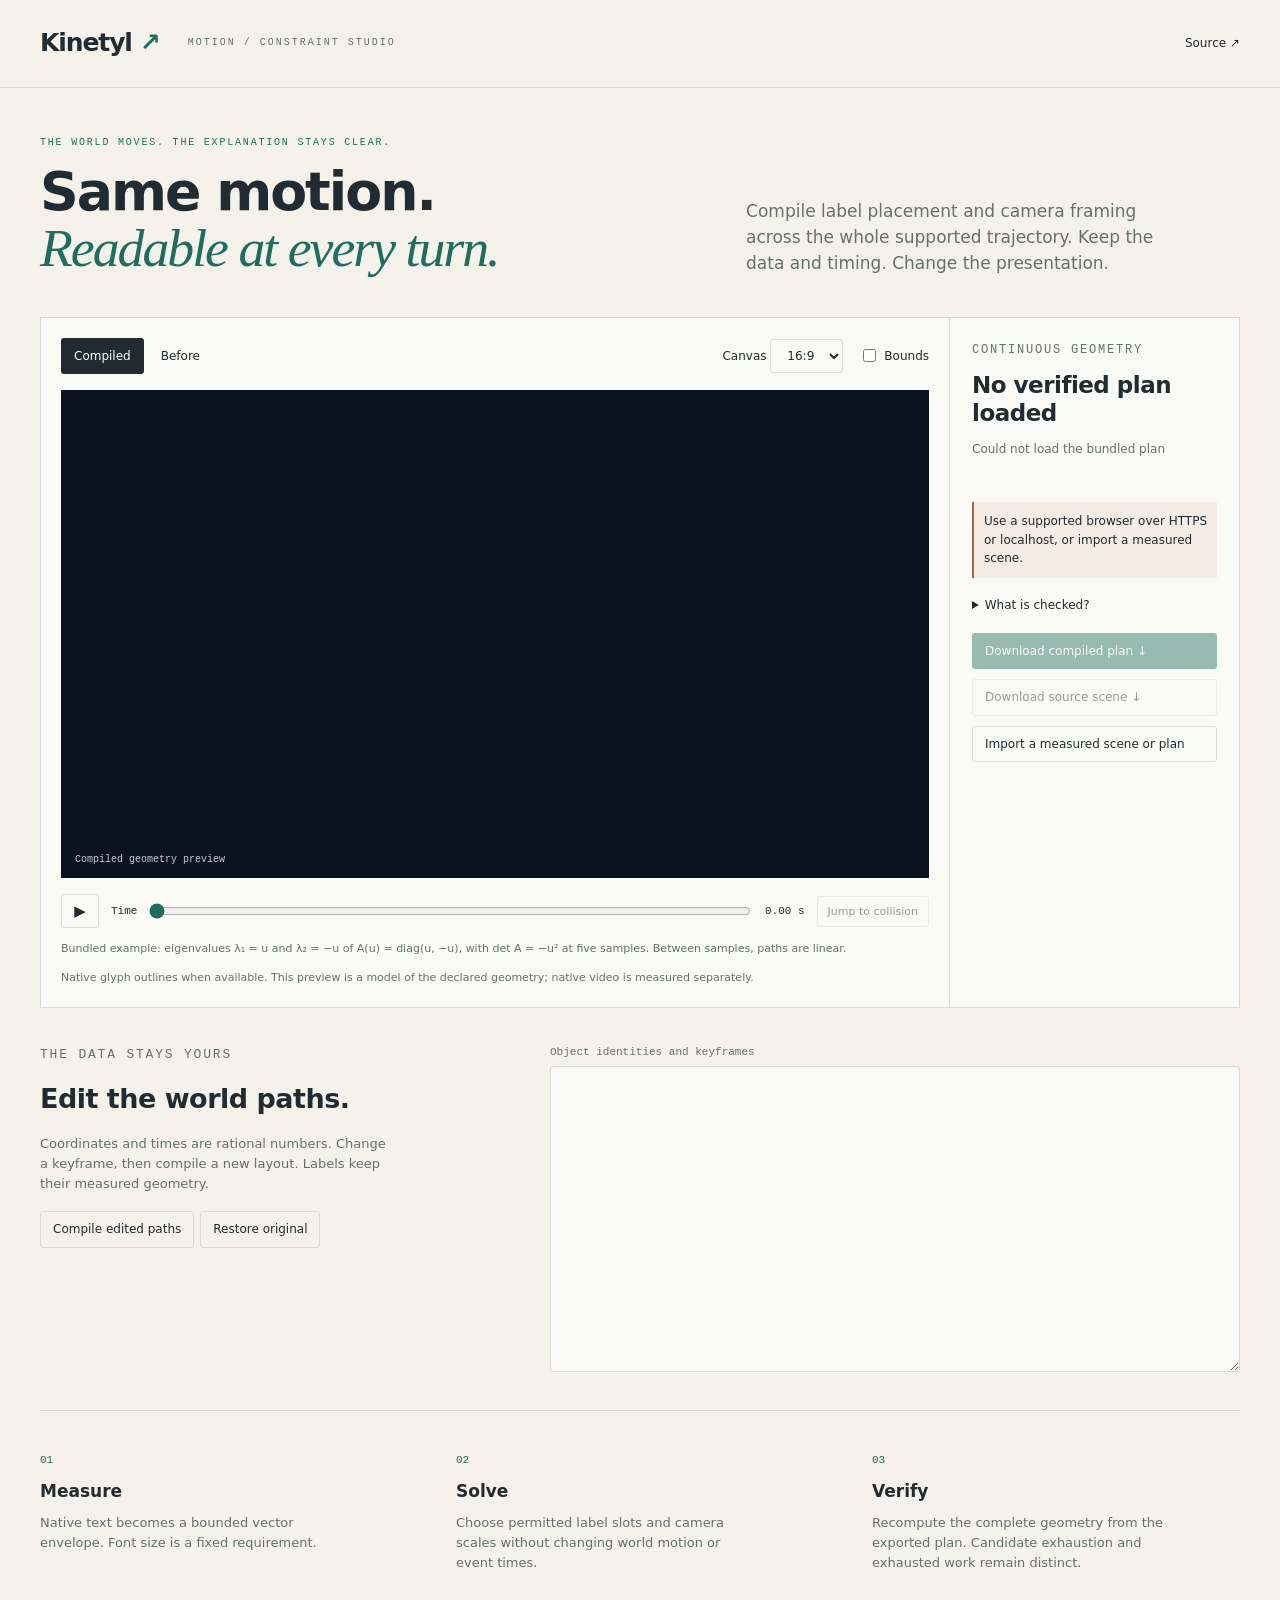
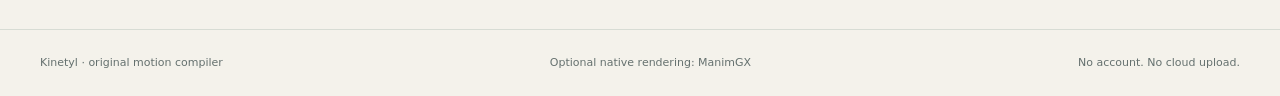
==== src/kinetyl/assets/index.html @ 95668e6b "Build exact motion-layout compiler, editable studio and native export pipeline" ====
<!doctype html>
<html lang="en">
<head><meta charset="utf-8"><meta name="viewport" content="width=device-width,initial-scale=1"><title>Kinetyl · motion that keeps its meaning</title><link rel="stylesheet" href="studio.css"></head>
<body>
<header><a class="brand" href="https://github.com/nazeeh111/Kinetyl">Kinetyl<span class="brand-mark" aria-hidden="true">↗</span></a><span class="edition">MOTION / CONSTRAINT STUDIO</span><a class="source" href="https://github.com/nazeeh111/Kinetyl">Source ↗</a></header>
<main>
<section class="intro"><p class="eyebrow">THE WORLD MOVES. THE EXPLANATION STAYS CLEAR.</p><h1>Same motion.<br><em>Readable at every turn.</em></h1><p class="lede">Compile label placement and camera framing across the whole supported trajectory. Keep the data and timing. Change the presentation.</p></section>
<section class="workbench" aria-label="Motion compiler">
<div class="stage-column">
<div class="bar"><div class="mode" role="group" aria-label="Placement"><button id="repaired" aria-pressed="true">Compiled</button><button id="original" aria-pressed="false">Before</button></div><label>Canvas <select id="aspect"><option value="wide">16:9</option><option value="portrait">9:16</option><option value="square">1:1</option></select></label><label class="check"><input id="envelopes" type="checkbox">Bounds</label></div>
<div class="stage-shell"><svg id="stage" role="img" aria-label="Animated source trajectories and attached labels"></svg><div class="stage-caption"><span id="stage-label">Compiled geometry preview</span><span id="scale-label"></span></div></div>
<div class="transport"><button id="play" aria-label="Play animation">▶</button><label class="timeline-label">Time<input id="time" type="range" min="0" max="6" step="any" value="0"></label><output id="time-label">0.00 s</output><button id="witness" disabled>Jump to collision</button></div>
<p class="preview-note">Bundled example: eigenvalues λ₁ = u and λ₂ = −u of A(u) = diag(u, −u), with det A = −u² at five samples. Between samples, paths are linear.</p><p class="preview-note">Native glyph outlines when available. This preview is a model of the declared geometry; native video is measured separately.</p>
</div>
<aside class="inspector"><p class="eyebrow">CONTINUOUS GEOMETRY</p><h2 id="status-title">Checking the plan…</h2><p id="status-detail" role="status" aria-live="polite"></p><dl id="metrics"></dl><div id="notice" class="notice" hidden></div><details><summary>What is checked?</summary><p>Fixed label rectangles and marker squares on piecewise linear paths. Every label pair, label–marker pair, and viewport is checked across the full shared time interval. Camera framing is static.</p><p>Imported measurements are unsigned declarations. Exact envelope checks do not prove continuous GPU pixels, arbitrary 3D scenes or viewer comprehension.</p></details><button id="save-plan" disabled>Download compiled plan ↓</button><button id="save-scene" disabled>Download source scene ↓</button><button id="load">Import a measured scene or plan</button><input id="file" type="file" accept="application/json,.json" hidden></aside>
</section>
<section class="edit-section"><div><p class="eyebrow">THE DATA STAYS YOURS</p><h2>Edit the world paths.</h2><p>Coordinates and times are rational numbers. Change a keyframe, then compile a new layout. Labels keep their measured geometry.</p><button id="apply">Compile edited paths</button><button id="restore">Restore original</button><p id="edit-status" role="status" aria-live="polite"></p></div><div><label for="paths">Object identities and keyframes</label><textarea id="paths" spellcheck="false" rows="14"></textarea></div></section>
<section class="explanation"><div><span class="number">01</span><h3>Measure</h3><p>Native text becomes a bounded vector envelope. Font size is a fixed requirement.</p></div><div><span class="number">02</span><h3>Solve</h3><p>Choose permitted label slots and camera scales without changing world motion or event times.</p></div><div><span class="number">03</span><h3>Verify</h3><p>Recompute the complete geometry from the exported plan. Candidate exhaustion and exhausted work remain distinct.</p></div></section>
</main>
<footer><span>Kinetyl · original motion compiler</span><span>Optional native rendering: <a href="https://github.com/academa-labs/manimgx">ManimGX</a></span><span>No account. No cloud upload.</span></footer>
<script type="module" src="studio.mjs"></script>
</body></html>
---- src/kinetyl/assets/studio.css ----
:root{color-scheme:light;--paper:#f4f2eb;--ink:#202b32;--muted:#65716f;--line:#d7dcd4;--green:#206d5e;--stage:#0b1220}*{box-sizing:border-box}body{margin:0;background:var(--paper);color:var(--ink);font:15px/1.55 system-ui,-apple-system,BlinkMacSystemFont,"Segoe UI",sans-serif}header,main,footer{max-width:1440px;margin:auto}header{display:flex;align-items:center;gap:28px;padding:24px 40px;border-bottom:1px solid var(--line)}a{color:inherit;text-decoration:none}a:hover{text-decoration:underline}.brand{font-size:25px;font-weight:750;letter-spacing:-1.1px}.brand-mark{display:inline-block;margin-left:8px;color:var(--green)}.edition{font:10px/1.2 ui-monospace,monospace;letter-spacing:2px;color:var(--muted)}.source{margin-left:auto;font-size:12px}main{padding:48px 40px 20px}.intro{display:grid;grid-template-columns:1.3fr 1fr;gap:0 64px;align-items:end;margin-bottom:40px}.eyebrow{font:10px/1.4 ui-monospace,monospace;letter-spacing:1.8px;color:var(--green);margin:0 0 14px}.intro .eyebrow{grid-column:1/-1}h1{font-size:clamp(32px,4.2vw,58px);font-weight:550;line-height:1.04;letter-spacing:-2px;margin:0}h1 em{font-family:Georgia,serif;font-weight:400;color:var(--green)}.lede{color:var(--muted);max-width:410px;margin:0;font-size:17px}.workbench{display:grid;grid-template-columns:minmax(0,1fr) 290px;border:1px solid var(--line);background:#fafaf6}.stage-column{min-width:0;padding:20px}.bar{display:flex;align-items:center;gap:16px;margin-bottom:16px;font-size:12px}.bar .mode{margin-right:auto;display:flex;gap:4px}button,select{font:inherit;color:var(--ink);border:1px solid var(--line);background:transparent;padding:8px 12px;border-radius:3px;cursor:pointer}button:hover,select:hover{background:#e9eee7}button:disabled{opacity:.45;cursor:default}button:focus-visible,select:focus-visible,input:focus-visible,textarea:focus-visible,summary:focus-visible{outline:3px solid #408677;outline-offset:3px}.mode button{border-color:transparent}.mode button[aria-pressed=true]{background:var(--ink);color:white}.check{display:flex;align-items:center;gap:5px}.stage-shell{position:relative;background:var(--stage);min-height:260px;display:flex;justify-content:center;align-items:center;overflow:hidden}#stage{display:block;width:100%;height:auto;max-height:620px;aspect-ratio:16/9;background:var(--stage)}#stage.portrait{width:auto;max-width:100%;height:520px;aspect-ratio:9/16}#stage.square{max-width:620px;aspect-ratio:1}.stage-caption{position:absolute;bottom:12px;left:14px;right:14px;display:flex;justify-content:space-between;pointer-events:none;font:10px/1.3 ui-monospace,monospace;color:#c2d0d2}.transport{display:flex;align-items:center;gap:12px;margin-top:16px}#play{width:38px;height:34px;padding:0}.timeline-label{flex:1;display:flex;align-items:center;gap:10px;font:11px ui-monospace,monospace}.timeline-label input{width:100%;accent-color:var(--green)}output{font:11px ui-monospace,monospace;white-space:nowrap}#witness{font-size:11px;padding:6px 10px}.preview-note{font-size:11px;color:var(--muted);margin:12px 0 0}.inspector{border-left:1px solid var(--line);padding:24px 22px}.inspector h2{font-size:23px;line-height:1.2;letter-spacing:-.5px;margin:0 0 12px}.inspector p{font-size:12px;color:var(--muted)}.inspector button{display:block;width:100%;text-align:left;margin-top:10px;font-size:12px}.inspector #save-plan{background:var(--green);color:white;border-color:var(--green)}dl{margin:22px 0;display:grid;grid-template-columns:1fr auto;gap:9px;font-size:12px}dt{color:var(--muted)}dd{font:12px ui-monospace,monospace;margin:0}.notice{padding:10px;border-left:2px solid #b06244;background:#f4ece5;font-size:12px;margin:16px 0}details{font-size:12px;margin:18px 0}summary{cursor:pointer}.edit-section{display:grid;grid-template-columns:1fr 1.5fr;gap:50px;padding:38px 0;border-bottom:1px solid var(--line)}.edit-section h2{font-size:27px;letter-spacing:-.5px;margin:0 0 14px}.edit-section p{color:var(--muted);max-width:350px;font-size:13px}.edit-section button{font-size:12px;margin:4px 6px 0 0}.edit-section label{display:block;font:11px ui-monospace,monospace;color:var(--muted);margin-bottom:8px}textarea{display:block;width:100%;resize:vertical;min-height:230px;border:1px solid var(--line);padding:18px;background:#fafaf6;color:var(--ink);border-radius:3px;font:12px/1.6 ui-monospace,SFMono-Regular,monospace}.explanation{display:grid;grid-template-columns:repeat(3,1fr);gap:48px;padding:36px 0}.number{font:11px ui-monospace,monospace;color:var(--green)}.explanation h3{font-size:17px;margin:8px 0}.explanation p{font-size:13px;color:var(--muted);max-width:300px;margin:0}footer{display:flex;gap:24px;justify-content:space-between;padding:24px 40px;border-top:1px solid var(--line);font-size:11px;color:var(--muted)}[hidden]{display:none!important}@media(max-width:900px){header{padding:18px 22px}.edition{display:none}main{padding:30px 22px}.intro{grid-template-columns:1fr;gap:24px}.workbench{grid-template-columns:1fr}.inspector{border-left:0;border-top:1px solid var(--line);display:block}#stage.portrait{height:480px}.edit-section{grid-template-columns:1fr;gap:22px}.explanation{gap:22px}footer{padding:20px 22px;flex-wrap:wrap}}@media(max-width:520px){main{padding:24px 14px}header{padding:18px 14px}h1{letter-spacing:-1px}.lede{font-size:15px}.stage-column{padding:12px}.bar{flex-wrap:wrap;gap:8px}.bar .mode{flex-basis:100%;margin-right:0}.bar button{padding:7px 12px}.transport{flex-wrap:wrap;gap:8px}#witness{margin-left:auto}.timeline-label{min-width:100px}#stage.portrait{height:440px}.explanation{grid-template-columns:1fr;gap:26px}.inspector{padding:22px}.edit-section{padding:28px 0}footer{padding:20px 14px;gap:12px}textarea{font-size:11px;padding:12px}}
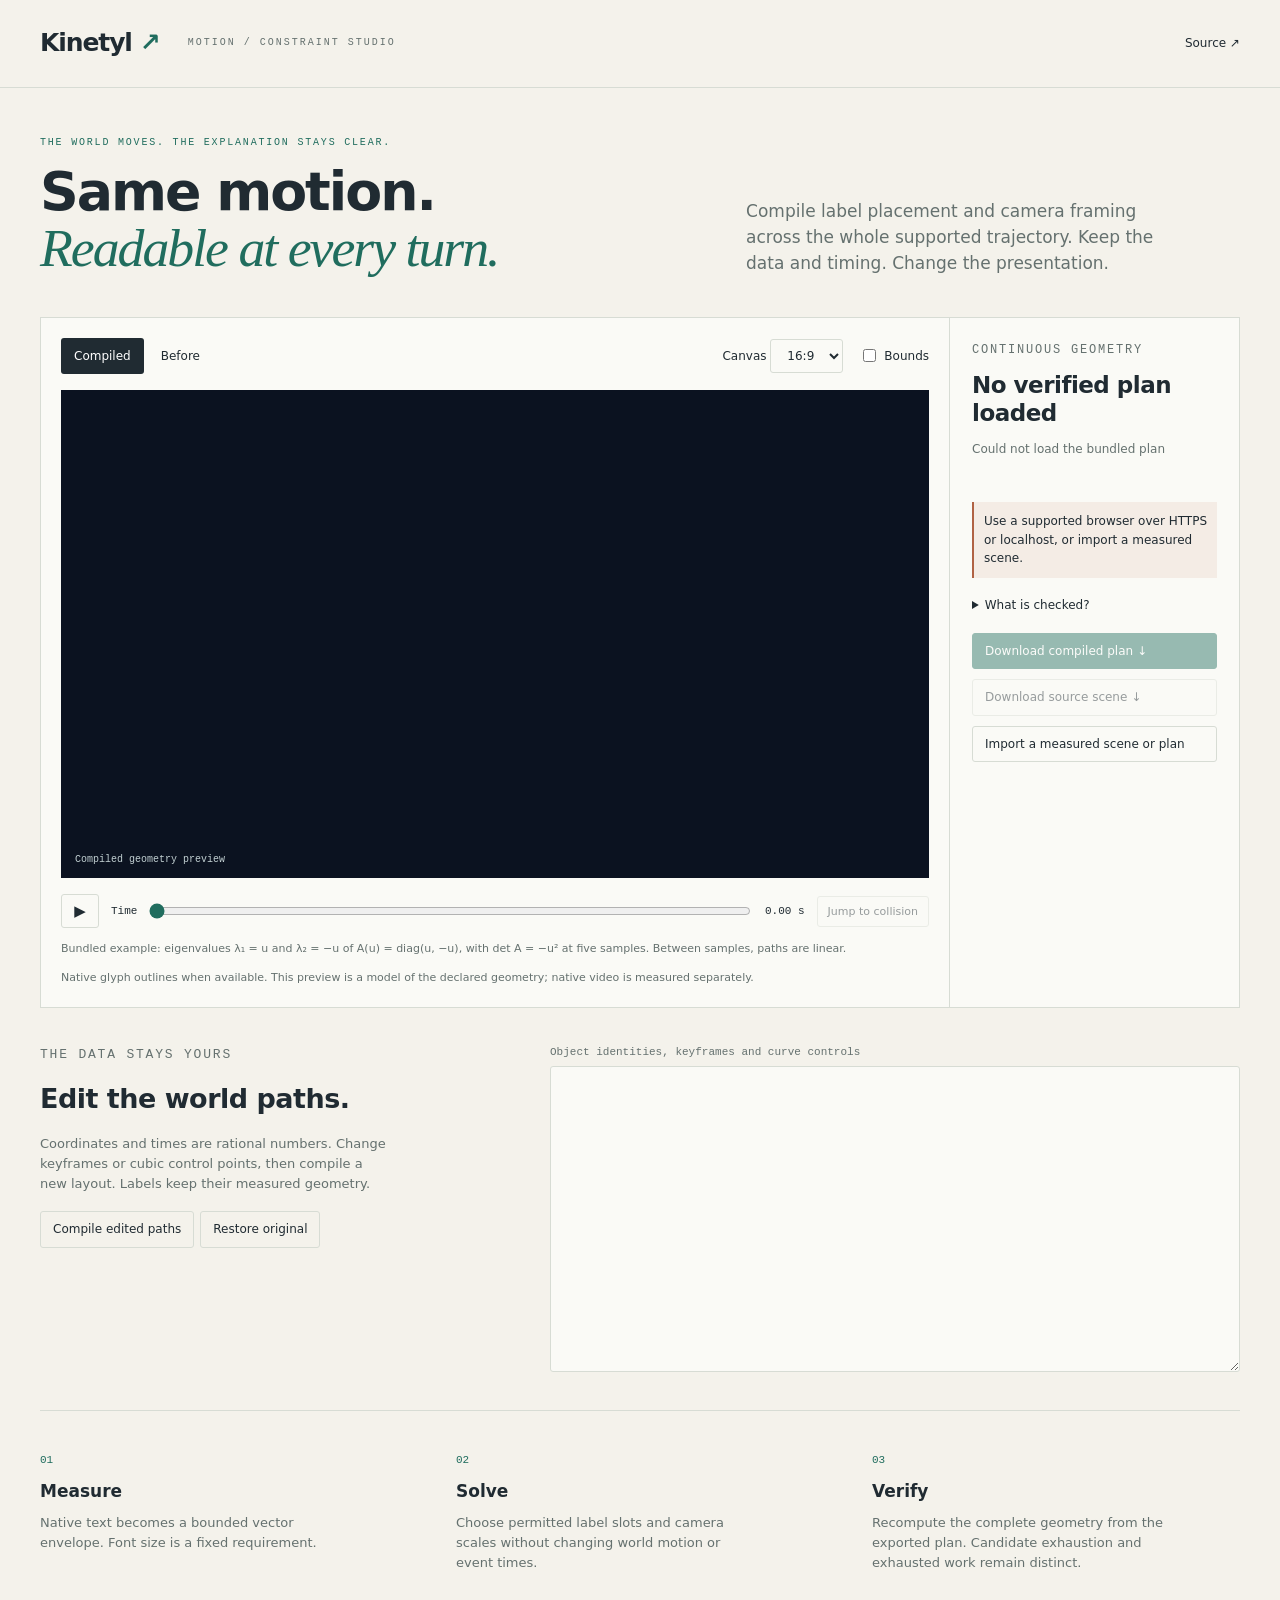
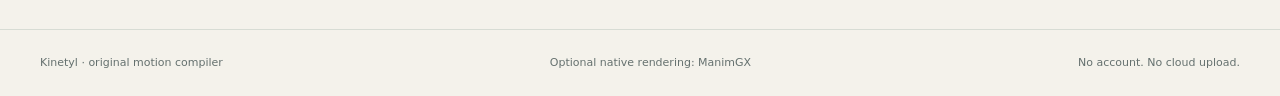
==== commit c0b6f30e: "Preserve and verify cubic motion through Kinetyl studio and native exports" ====
--- a/src/kinetyl/assets/index.html
+++ b/src/kinetyl/assets/index.html
@@ -10,11 +10,11 @@
 <div class="bar"><div class="mode" role="group" aria-label="Placement"><button id="repaired" aria-pressed="true">Compiled</button><button id="original" aria-pressed="false">Before</button></div><label>Canvas <select id="aspect"><option value="wide">16:9</option><option value="portrait">9:16</option><option value="square">1:1</option></select></label><label class="check"><input id="envelopes" type="checkbox">Bounds</label></div>
 <div class="stage-shell"><svg id="stage" role="img" aria-label="Animated source trajectories and attached labels"></svg><div class="stage-caption"><span id="stage-label">Compiled geometry preview</span><span id="scale-label"></span></div></div>
 <div class="transport"><button id="play" aria-label="Play animation">▶</button><label class="timeline-label">Time<input id="time" type="range" min="0" max="6" step="any" value="0"></label><output id="time-label">0.00 s</output><button id="witness" disabled>Jump to collision</button></div>
-<p class="preview-note">Bundled example: eigenvalues λ₁ = u and λ₂ = −u of A(u) = diag(u, −u), with det A = −u² at five samples. Between samples, paths are linear.</p><p class="preview-note">Native glyph outlines when available. This preview is a model of the declared geometry; native video is measured separately.</p>
+<p class="preview-note" id="scene-note">Bundled example: eigenvalues λ₁ = u and λ₂ = −u of A(u) = diag(u, −u), with det A = −u² at five samples. Between samples, paths are linear.</p><p class="preview-note">Native glyph outlines when available. This preview is a model of the declared geometry; native video is measured separately.</p>
 </div>
-<aside class="inspector"><p class="eyebrow">CONTINUOUS GEOMETRY</p><h2 id="status-title">Checking the plan…</h2><p id="status-detail" role="status" aria-live="polite"></p><dl id="metrics"></dl><div id="notice" class="notice" hidden></div><details><summary>What is checked?</summary><p>Fixed label rectangles and marker squares on piecewise linear paths. Every label pair, label–marker pair, and viewport is checked across the full shared time interval. Camera framing is static.</p><p>Imported measurements are unsigned declarations. Exact envelope checks do not prove continuous GPU pixels, arbitrary 3D scenes or viewer comprehension.</p></details><button id="save-plan" disabled>Download compiled plan ↓</button><button id="save-scene" disabled>Download source scene ↓</button><button id="load">Import a measured scene or plan</button><input id="file" type="file" accept="application/json,.json" hidden></aside>
+<aside class="inspector"><p class="eyebrow">CONTINUOUS GEOMETRY</p><h2 id="status-title">Checking the plan…</h2><p id="status-detail" role="status" aria-live="polite"></p><dl id="metrics"></dl><div id="notice" class="notice" hidden></div><details><summary>What is checked?</summary><p>Fixed label rectangles and marker squares on piecewise linear or cubic Bézier paths. Every label pair, label–marker pair, and viewport is checked across the full shared time interval. Camera framing is static.</p><p>Imported measurements are unsigned declarations. Exact envelope checks do not prove continuous GPU pixels, arbitrary 3D scenes or viewer comprehension.</p></details><button id="save-plan" disabled>Download compiled plan ↓</button><button id="save-scene" disabled>Download source scene ↓</button><button id="load">Import a measured scene or plan</button><input id="file" type="file" accept="application/json,.json" hidden></aside>
 </section>
-<section class="edit-section"><div><p class="eyebrow">THE DATA STAYS YOURS</p><h2>Edit the world paths.</h2><p>Coordinates and times are rational numbers. Change a keyframe, then compile a new layout. Labels keep their measured geometry.</p><button id="apply">Compile edited paths</button><button id="restore">Restore original</button><p id="edit-status" role="status" aria-live="polite"></p></div><div><label for="paths">Object identities and keyframes</label><textarea id="paths" spellcheck="false" rows="14"></textarea></div></section>
+<section class="edit-section"><div><p class="eyebrow">THE DATA STAYS YOURS</p><h2>Edit the world paths.</h2><p>Coordinates and times are rational numbers. Change keyframes or cubic control points, then compile a new layout. Labels keep their measured geometry.</p><button id="apply">Compile edited paths</button><button id="restore">Restore original</button><p id="edit-status" role="status" aria-live="polite"></p></div><div><label for="paths">Object identities, keyframes and curve controls</label><textarea id="paths" spellcheck="false" rows="14"></textarea></div></section>
 <section class="explanation"><div><span class="number">01</span><h3>Measure</h3><p>Native text becomes a bounded vector envelope. Font size is a fixed requirement.</p></div><div><span class="number">02</span><h3>Solve</h3><p>Choose permitted label slots and camera scales without changing world motion or event times.</p></div><div><span class="number">03</span><h3>Verify</h3><p>Recompute the complete geometry from the exported plan. Candidate exhaustion and exhausted work remain distinct.</p></div></section>
 </main>
 <footer><span>Kinetyl · original motion compiler</span><span>Optional native rendering: <a href="https://github.com/academa-labs/manimgx">ManimGX</a></span><span>No account. No cloud upload.</span></footer>
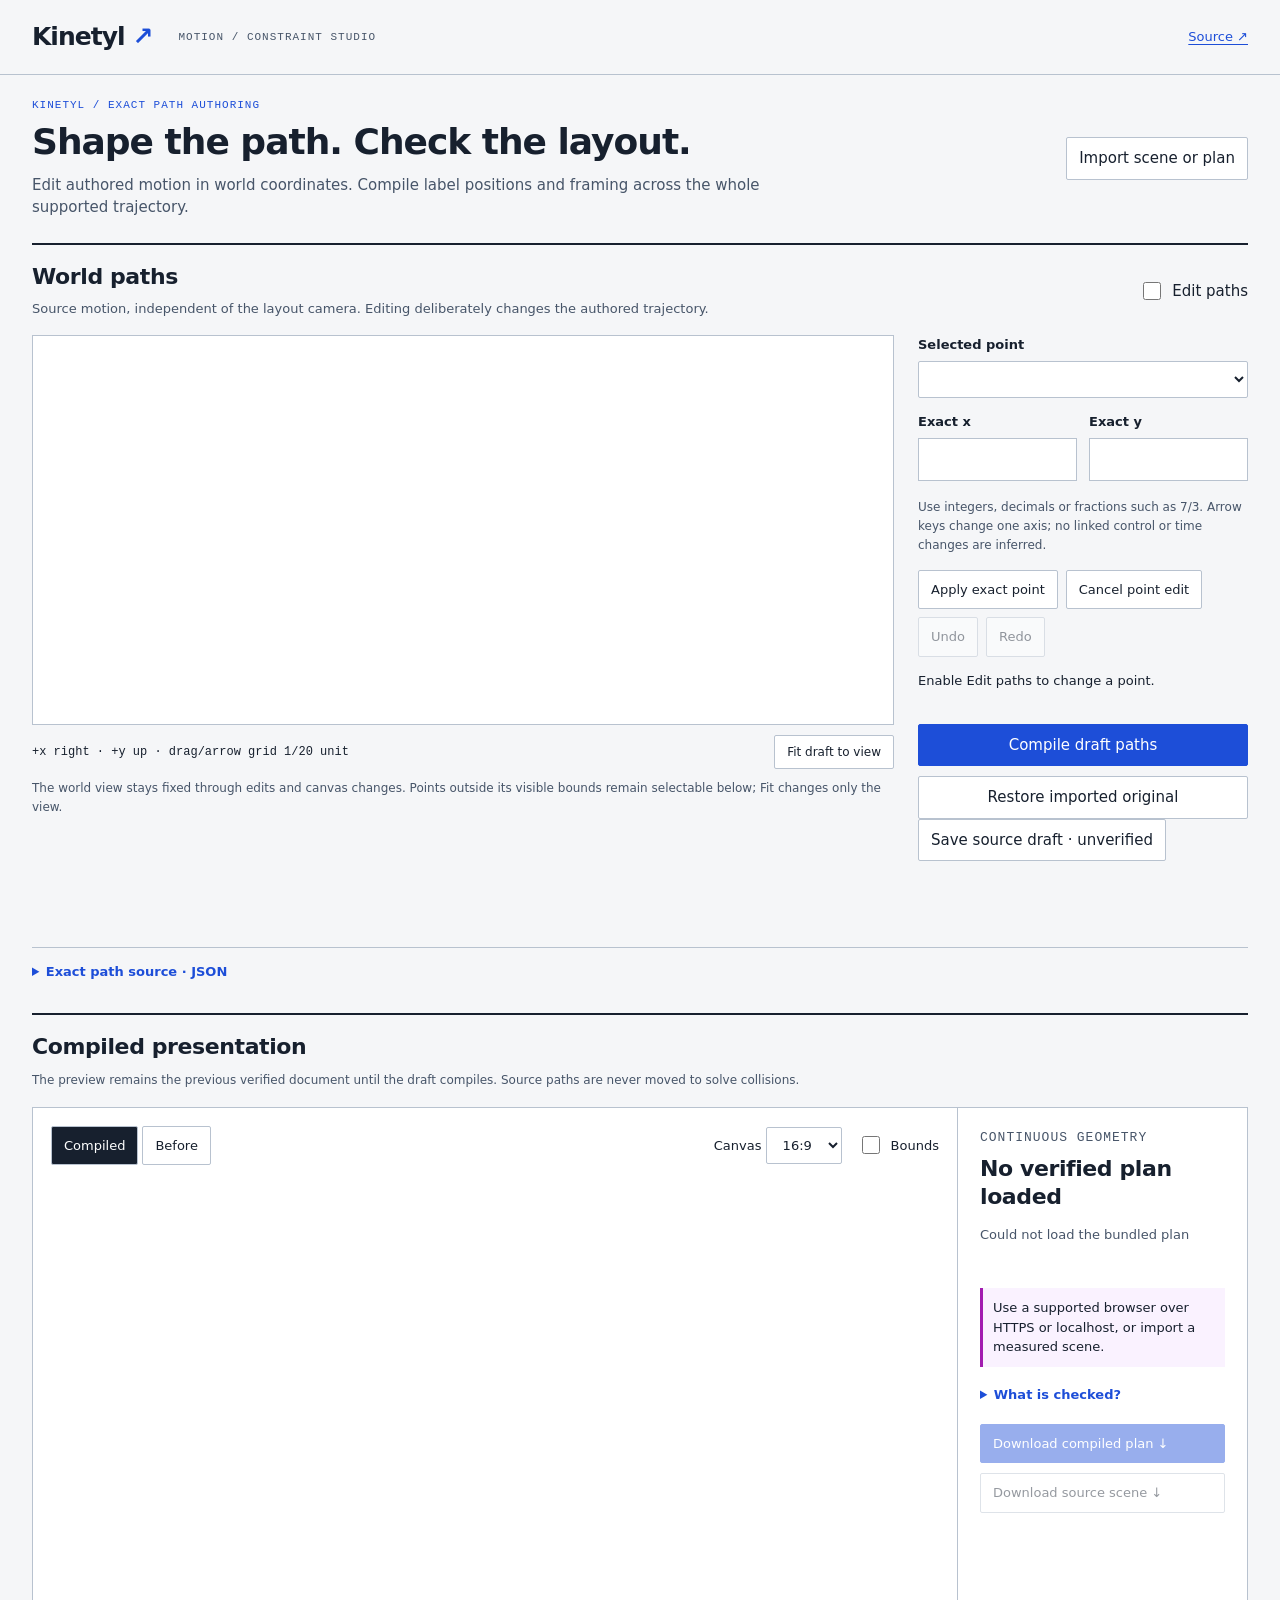
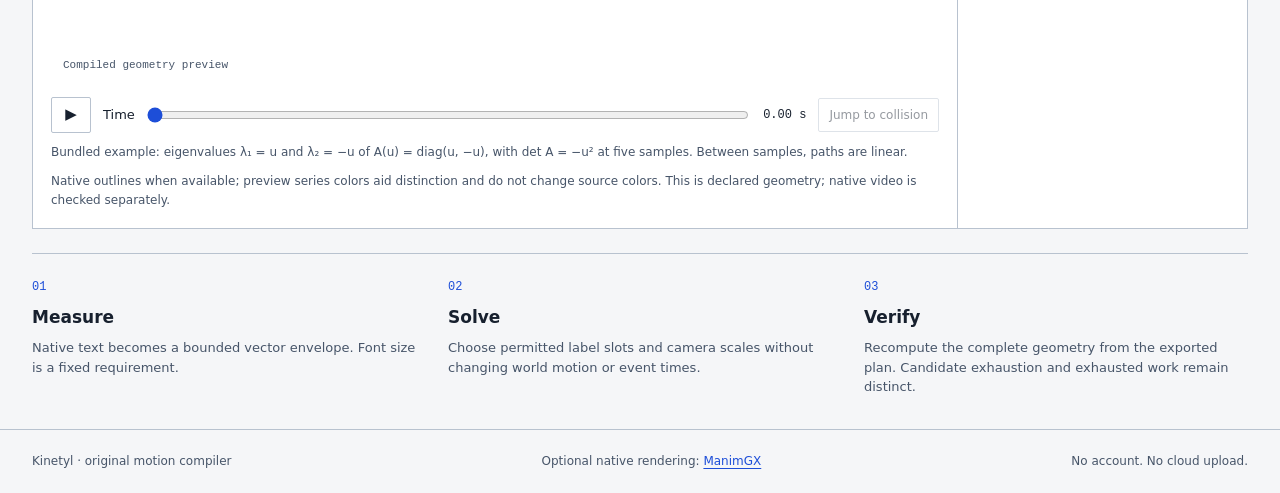
==== commit 1876d1c7: "Add exact visual path authoring and recoverable studio drafts" ====
--- a/src/kinetyl/assets/index.html
+++ b/src/kinetyl/assets/index.html
@@ -4,17 +4,21 @@
 <body>
 <header><a class="brand" href="https://github.com/nazeeh111/Kinetyl">Kinetyl<span class="brand-mark" aria-hidden="true">↗</span></a><span class="edition">MOTION / CONSTRAINT STUDIO</span><a class="source" href="https://github.com/nazeeh111/Kinetyl">Source ↗</a></header>
 <main>
-<section class="intro"><p class="eyebrow">THE WORLD MOVES. THE EXPLANATION STAYS CLEAR.</p><h1>Same motion.<br><em>Readable at every turn.</em></h1><p class="lede">Compile label placement and camera framing across the whole supported trajectory. Keep the data and timing. Change the presentation.</p></section>
+<section class="intro"><div><p class="eyebrow">KINETYL / EXACT PATH AUTHORING</p><h1>Shape the path. Check the layout.</h1><p class="lede">Edit authored motion in world coordinates. Compile label positions and framing across the whole supported trajectory.</p></div><button id="load">Import scene or plan</button><input id="file" type="file" accept="application/json,.json" hidden></section>
+<section class="authoring" aria-label="World path authoring"><div class="author-heading"><div><h2>World paths</h2><p>Source motion, independent of the layout camera. Editing deliberately changes the authored trajectory.</p></div><label class="check"><input id="author-mode" type="checkbox">Edit paths</label></div>
+<div class="author-grid"><div><svg id="author-stage" role="group" tabindex="0" aria-label="World path editor; select a handle, arrow keys move one twentieth of a unit; Escape cancels a drag"></svg><div class="world-note"><span>+x right · +y up · drag/arrow grid 1/20 unit</span><button id="author-fit">Fit draft to view</button></div><p class="preview-note">The world view stays fixed through edits and canvas changes. Points outside its visible bounds remain selectable below; Fit changes only the view.</p></div>
+<div class="point-inspector"><label for="point">Selected point</label><select id="point"></select><div class="coordinates"><label for="point-x">Exact x<input id="point-x" type="text" inputmode="text" spellcheck="false" autocomplete="off"></label><label for="point-y">Exact y<input id="point-y" type="text" inputmode="text" spellcheck="false" autocomplete="off"></label></div><p class="preview-note">Use integers, decimals or fractions such as 7/3. Arrow keys change one axis; no linked control or time changes are inferred.</p><div class="edit-actions"><button id="point-apply">Apply exact point</button><button id="point-cancel">Cancel point edit</button><button id="path-undo" disabled>Undo</button><button id="path-redo" disabled>Redo</button></div><p id="author-status" role="status" aria-live="polite">Enable Edit paths to change a point.</p><button id="apply" class="primary">Compile draft paths</button><button id="restore">Restore imported original</button><button id="save-draft">Save source draft · unverified</button><p id="edit-status" role="status" aria-live="polite"></p></div></div>
+<details class="source-editor"><summary>Exact path source · JSON</summary><p>Visual edits and this source share one draft. Apply or discard pending JSON before returning to the visual editor. Label measurements are preserved.</p><label for="paths">Object identities, keyframes and control points</label><textarea id="paths" spellcheck="false" rows="12"></textarea><div class="edit-actions"><button id="json-apply">Apply JSON to draft</button><button id="json-discard">Discard JSON text</button></div></details></section>
+<h2 class="preview-heading">Compiled presentation</h2><p class="preview-note">The preview remains the previous verified document until the draft compiles. Source paths are never moved to solve collisions.</p>
 <section class="workbench" aria-label="Motion compiler">
 <div class="stage-column">
 <div class="bar"><div class="mode" role="group" aria-label="Placement"><button id="repaired" aria-pressed="true">Compiled</button><button id="original" aria-pressed="false">Before</button></div><label>Canvas <select id="aspect"><option value="wide">16:9</option><option value="portrait">9:16</option><option value="square">1:1</option></select></label><label class="check"><input id="envelopes" type="checkbox">Bounds</label></div>
 <div class="stage-shell"><svg id="stage" role="img" aria-label="Animated source trajectories and attached labels"></svg><div class="stage-caption"><span id="stage-label">Compiled geometry preview</span><span id="scale-label"></span></div></div>
 <div class="transport"><button id="play" aria-label="Play animation">▶</button><label class="timeline-label">Time<input id="time" type="range" min="0" max="6" step="any" value="0"></label><output id="time-label">0.00 s</output><button id="witness" disabled>Jump to collision</button></div>
-<p class="preview-note" id="scene-note">Bundled example: eigenvalues λ₁ = u and λ₂ = −u of A(u) = diag(u, −u), with det A = −u² at five samples. Between samples, paths are linear.</p><p class="preview-note">Native glyph outlines when available. This preview is a model of the declared geometry; native video is measured separately.</p>
+<p class="preview-note" id="scene-note">Bundled example: eigenvalues λ₁ = u and λ₂ = −u of A(u) = diag(u, −u), with det A = −u² at five samples. Between samples, paths are linear.</p><p class="preview-note">Native outlines when available; preview series colors aid distinction and do not change source colors. This is declared geometry; native video is checked separately.</p>
 </div>
-<aside class="inspector"><p class="eyebrow">CONTINUOUS GEOMETRY</p><h2 id="status-title">Checking the plan…</h2><p id="status-detail" role="status" aria-live="polite"></p><dl id="metrics"></dl><div id="notice" class="notice" hidden></div><details><summary>What is checked?</summary><p>Fixed label rectangles and marker squares on piecewise linear or cubic Bézier paths. Every label pair, label–marker pair, and viewport is checked across the full shared time interval. Camera framing is static.</p><p>Imported measurements are unsigned declarations. Exact envelope checks do not prove continuous GPU pixels, arbitrary 3D scenes or viewer comprehension.</p></details><button id="save-plan" disabled>Download compiled plan ↓</button><button id="save-scene" disabled>Download source scene ↓</button><button id="load">Import a measured scene or plan</button><input id="file" type="file" accept="application/json,.json" hidden></aside>
+<aside class="inspector"><p class="eyebrow">CONTINUOUS GEOMETRY</p><h2 id="status-title">Checking the plan…</h2><p id="status-detail" role="status" aria-live="polite"></p><dl id="metrics"></dl><div id="notice" class="notice" hidden></div><details><summary>What is checked?</summary><p>Fixed label rectangles and marker squares on piecewise linear or cubic Bézier paths. Every label pair, label–marker pair, and viewport is checked across the full shared time interval. Camera framing is static.</p><p>Imported measurements are unsigned declarations. Exact envelope checks do not prove continuous GPU pixels, arbitrary 3D scenes or viewer comprehension.</p></details><button id="save-plan" disabled>Download compiled plan ↓</button><button id="save-scene" disabled>Download source scene ↓</button></aside>
 </section>
-<section class="edit-section"><div><p class="eyebrow">THE DATA STAYS YOURS</p><h2>Edit the world paths.</h2><p>Coordinates and times are rational numbers. Change keyframes or cubic control points, then compile a new layout. Labels keep their measured geometry.</p><button id="apply">Compile edited paths</button><button id="restore">Restore original</button><p id="edit-status" role="status" aria-live="polite"></p></div><div><label for="paths">Object identities, keyframes and curve controls</label><textarea id="paths" spellcheck="false" rows="14"></textarea></div></section>
 <section class="explanation"><div><span class="number">01</span><h3>Measure</h3><p>Native text becomes a bounded vector envelope. Font size is a fixed requirement.</p></div><div><span class="number">02</span><h3>Solve</h3><p>Choose permitted label slots and camera scales without changing world motion or event times.</p></div><div><span class="number">03</span><h3>Verify</h3><p>Recompute the complete geometry from the exported plan. Candidate exhaustion and exhausted work remain distinct.</p></div></section>
 </main>
 <footer><span>Kinetyl · original motion compiler</span><span>Optional native rendering: <a href="https://github.com/academa-labs/manimgx">ManimGX</a></span><span>No account. No cloud upload.</span></footer>
--- a/src/kinetyl/assets/studio.css
+++ b/src/kinetyl/assets/studio.css
@@ -1 +1 @@
-:root{color-scheme:light;--paper:#f4f2eb;--ink:#202b32;--muted:#65716f;--line:#d7dcd4;--green:#206d5e;--stage:#0b1220}*{box-sizing:border-box}body{margin:0;background:var(--paper);color:var(--ink);font:15px/1.55 system-ui,-apple-system,BlinkMacSystemFont,"Segoe UI",sans-serif}header,main,footer{max-width:1440px;margin:auto}header{display:flex;align-items:center;gap:28px;padding:24px 40px;border-bottom:1px solid var(--line)}a{color:inherit;text-decoration:none}a:hover{text-decoration:underline}.brand{font-size:25px;font-weight:750;letter-spacing:-1.1px}.brand-mark{display:inline-block;margin-left:8px;color:var(--green)}.edition{font:10px/1.2 ui-monospace,monospace;letter-spacing:2px;color:var(--muted)}.source{margin-left:auto;font-size:12px}main{padding:48px 40px 20px}.intro{display:grid;grid-template-columns:1.3fr 1fr;gap:0 64px;align-items:end;margin-bottom:40px}.eyebrow{font:10px/1.4 ui-monospace,monospace;letter-spacing:1.8px;color:var(--green);margin:0 0 14px}.intro .eyebrow{grid-column:1/-1}h1{font-size:clamp(32px,4.2vw,58px);font-weight:550;line-height:1.04;letter-spacing:-2px;margin:0}h1 em{font-family:Georgia,serif;font-weight:400;color:var(--green)}.lede{color:var(--muted);max-width:410px;margin:0;font-size:17px}.workbench{display:grid;grid-template-columns:minmax(0,1fr) 290px;border:1px solid var(--line);background:#fafaf6}.stage-column{min-width:0;padding:20px}.bar{display:flex;align-items:center;gap:16px;margin-bottom:16px;font-size:12px}.bar .mode{margin-right:auto;display:flex;gap:4px}button,select{font:inherit;color:var(--ink);border:1px solid var(--line);background:transparent;padding:8px 12px;border-radius:3px;cursor:pointer}button:hover,select:hover{background:#e9eee7}button:disabled{opacity:.45;cursor:default}button:focus-visible,select:focus-visible,input:focus-visible,textarea:focus-visible,summary:focus-visible{outline:3px solid #408677;outline-offset:3px}.mode button{border-color:transparent}.mode button[aria-pressed=true]{background:var(--ink);color:white}.check{display:flex;align-items:center;gap:5px}.stage-shell{position:relative;background:var(--stage);min-height:260px;display:flex;justify-content:center;align-items:center;overflow:hidden}#stage{display:block;width:100%;height:auto;max-height:620px;aspect-ratio:16/9;background:var(--stage)}#stage.portrait{width:auto;max-width:100%;height:520px;aspect-ratio:9/16}#stage.square{max-width:620px;aspect-ratio:1}.stage-caption{position:absolute;bottom:12px;left:14px;right:14px;display:flex;justify-content:space-between;pointer-events:none;font:10px/1.3 ui-monospace,monospace;color:#c2d0d2}.transport{display:flex;align-items:center;gap:12px;margin-top:16px}#play{width:38px;height:34px;padding:0}.timeline-label{flex:1;display:flex;align-items:center;gap:10px;font:11px ui-monospace,monospace}.timeline-label input{width:100%;accent-color:var(--green)}output{font:11px ui-monospace,monospace;white-space:nowrap}#witness{font-size:11px;padding:6px 10px}.preview-note{font-size:11px;color:var(--muted);margin:12px 0 0}.inspector{border-left:1px solid var(--line);padding:24px 22px}.inspector h2{font-size:23px;line-height:1.2;letter-spacing:-.5px;margin:0 0 12px}.inspector p{font-size:12px;color:var(--muted)}.inspector button{display:block;width:100%;text-align:left;margin-top:10px;font-size:12px}.inspector #save-plan{background:var(--green);color:white;border-color:var(--green)}dl{margin:22px 0;display:grid;grid-template-columns:1fr auto;gap:9px;font-size:12px}dt{color:var(--muted)}dd{font:12px ui-monospace,monospace;margin:0}.notice{padding:10px;border-left:2px solid #b06244;background:#f4ece5;font-size:12px;margin:16px 0}details{font-size:12px;margin:18px 0}summary{cursor:pointer}.edit-section{display:grid;grid-template-columns:1fr 1.5fr;gap:50px;padding:38px 0;border-bottom:1px solid var(--line)}.edit-section h2{font-size:27px;letter-spacing:-.5px;margin:0 0 14px}.edit-section p{color:var(--muted);max-width:350px;font-size:13px}.edit-section button{font-size:12px;margin:4px 6px 0 0}.edit-section label{display:block;font:11px ui-monospace,monospace;color:var(--muted);margin-bottom:8px}textarea{display:block;width:100%;resize:vertical;min-height:230px;border:1px solid var(--line);padding:18px;background:#fafaf6;color:var(--ink);border-radius:3px;font:12px/1.6 ui-monospace,SFMono-Regular,monospace}.explanation{display:grid;grid-template-columns:repeat(3,1fr);gap:48px;padding:36px 0}.number{font:11px ui-monospace,monospace;color:var(--green)}.explanation h3{font-size:17px;margin:8px 0}.explanation p{font-size:13px;color:var(--muted);max-width:300px;margin:0}footer{display:flex;gap:24px;justify-content:space-between;padding:24px 40px;border-top:1px solid var(--line);font-size:11px;color:var(--muted)}[hidden]{display:none!important}@media(max-width:900px){header{padding:18px 22px}.edition{display:none}main{padding:30px 22px}.intro{grid-template-columns:1fr;gap:24px}.workbench{grid-template-columns:1fr}.inspector{border-left:0;border-top:1px solid var(--line);display:block}#stage.portrait{height:480px}.edit-section{grid-template-columns:1fr;gap:22px}.explanation{gap:22px}footer{padding:20px 22px;flex-wrap:wrap}}@media(max-width:520px){main{padding:24px 14px}header{padding:18px 14px}h1{letter-spacing:-1px}.lede{font-size:15px}.stage-column{padding:12px}.bar{flex-wrap:wrap;gap:8px}.bar .mode{flex-basis:100%;margin-right:0}.bar button{padding:7px 12px}.transport{flex-wrap:wrap;gap:8px}#witness{margin-left:auto}.timeline-label{min-width:100px}#stage.portrait{height:440px}.explanation{grid-template-columns:1fr;gap:26px}.inspector{padding:22px}.edit-section{padding:28px 0}footer{padding:20px 14px;gap:12px}textarea{font-size:11px;padding:12px}}
+:root{color-scheme:light;--paper:#f5f6f8;--ink:#17202e;--muted:#475569;--line:#b8c2cf;--accent:#1d4ed8;--stage:#fff;font:15px/1.5 system-ui,-apple-system,BlinkMacSystemFont,"Segoe UI",sans-serif}*{box-sizing:border-box}body{margin:0;background:var(--paper);color:var(--ink)}header,main,footer{max-width:1440px;margin:auto}header{display:flex;align-items:center;gap:26px;padding:18px 32px;border-bottom:1px solid var(--line)}a{color:var(--accent);text-underline-offset:3px}.brand{font-size:25px;font-weight:750;letter-spacing:-1px;text-decoration:none;color:var(--ink)}.brand-mark{color:var(--accent);margin-left:8px}.edition{font:11px ui-monospace,monospace;letter-spacing:1px;color:var(--muted)}.source{margin-left:auto;font-size:13px}main{padding:24px 32px 32px}.intro{display:flex;justify-content:space-between;align-items:center;gap:24px;margin-bottom:24px}.eyebrow{font:11px ui-monospace,monospace;color:var(--accent);letter-spacing:1px;margin:0 0 10px}h1{font-size:clamp(25px,3vw,36px);letter-spacing:-1px;line-height:1.15;margin:0}h2{font-size:22px;line-height:1.3;margin:0 0 8px;letter-spacing:-.4px}.lede{color:var(--muted);font-size:15px;max-width:800px;margin:12px 0 0}button,select,input,textarea{font:inherit;color:var(--ink)}button,select{border:1px solid var(--line);background:white;padding:9px 12px;border-radius:2px}button{cursor:pointer}button:hover:not(:disabled){background:#edf3ff}button:disabled{opacity:.45;cursor:default}button:focus-visible,select:focus-visible,input:focus-visible,textarea:focus-visible,summary:focus-visible,svg:focus-visible{outline:3px solid var(--accent);outline-offset:3px}.primary,#save-plan{background:var(--accent);color:white;border-color:var(--accent)}.primary:hover:not(:disabled),#save-plan:hover:not(:disabled){background:#1642a6}.check{display:flex;align-items:center;gap:8px;white-space:nowrap}.check input{width:18px;height:18px;accent-color:var(--accent)}.authoring{border-top:2px solid var(--ink);padding-top:18px;margin-bottom:30px}.author-heading{display:flex;justify-content:space-between;gap:24px;align-items:center;margin-bottom:16px}.author-heading p{font-size:13px;color:var(--muted);margin:0}.author-grid{display:grid;grid-template-columns:minmax(0,1fr) 330px;gap:24px}#author-stage{display:block;width:100%;height:390px;background:white;border:1px solid var(--line);touch-action:none;overflow:hidden}.author-axis{stroke:#94a3b8;stroke-width:1;vector-effect:non-scaling-stroke}.construction{stroke:#94a3b8;stroke-width:1;stroke-dasharray:4 4;vector-effect:non-scaling-stroke}.author-curve{stroke-width:2;vector-effect:non-scaling-stroke}.series-0{stroke:#1d4ed8}.series-1{stroke:#a21caf}.series-2{stroke:#0f766e}.series-3{stroke:#b45309}.handle{stroke:#475569;stroke-width:2;vector-effect:non-scaling-stroke;fill:white;cursor:crosshair}.handle.control{fill:#e2e8f0}.handle.selected{stroke:#1d4ed8;fill:#dbeafe;stroke-width:3}.handle:focus-visible{outline:none;stroke:#17202e;stroke-width:5}.world-note{display:flex;justify-content:space-between;align-items:center;gap:12px;font:12px ui-monospace,monospace;margin-top:10px}.world-note button{font:12px system-ui,sans-serif}.point-inspector{min-width:0}.point-inspector>label,.coordinates label,.source-editor>label{display:block;font-size:13px;font-weight:600;margin-bottom:7px}#point{width:100%;font-size:13px;max-width:100%}.coordinates{display:grid;grid-template-columns:1fr 1fr;gap:12px;margin-top:14px}.coordinates input{display:block;width:100%;min-width:0;padding:10px;border:1px solid var(--line);background:white;font:14px/1.5 ui-monospace,monospace;margin-top:6px}.edit-actions{display:flex;flex-wrap:wrap;gap:8px;margin:14px 0}.edit-actions button{font-size:13px}.point-inspector>.primary,.point-inspector>#restore{display:block;width:100%;margin-top:10px}.point-inspector p[role=status]{font-size:13px;line-height:1.5;min-height:40px;overflow-wrap:anywhere}.source-editor{border-top:1px solid var(--line);padding-top:14px;margin-top:20px}details{font-size:13px;margin:18px 0}summary{cursor:pointer;color:var(--accent);font-weight:600;line-height:1.6}.source-editor p{color:var(--muted)}textarea{display:block;width:100%;resize:vertical;min-height:200px;border:1px solid var(--line);padding:14px;background:white;font:13px/1.6 ui-monospace,monospace}.preview-heading{border-top:2px solid var(--ink);padding-top:18px}.workbench{display:grid;grid-template-columns:minmax(0,1fr) 290px;border:1px solid var(--line);background:white;margin-top:16px}.stage-column{min-width:0;padding:18px}.bar{display:flex;align-items:center;gap:16px;margin-bottom:16px;font-size:13px}.bar .mode{margin-right:auto;display:flex;gap:4px}.mode button[aria-pressed=true]{background:var(--ink);color:white}.stage-shell{position:relative;background:var(--stage);min-height:240px;display:flex;justify-content:center;align-items:center;overflow:hidden}#stage{display:block;width:100%;height:auto;max-height:540px;aspect-ratio:16/9;background:var(--stage)}#stage.portrait{width:auto;max-width:100%;height:480px;aspect-ratio:9/16}#stage.square{max-width:540px;aspect-ratio:1}.stage-caption{position:absolute;bottom:10px;left:12px;right:12px;display:flex;justify-content:space-between;pointer-events:none;font:11px ui-monospace,monospace;color:var(--muted);background:#fffffff0;gap:12px}.transport{display:flex;align-items:center;gap:12px;margin-top:16px}#play{width:40px;height:36px;padding:0}.timeline-label{flex:1;display:flex;align-items:center;gap:10px;font-size:13px}.timeline-label input{width:100%;accent-color:var(--accent)}output{font:12px ui-monospace,monospace;white-space:nowrap}#witness{font-size:12px;padding:7px 10px}.preview-note{font-size:12px;color:var(--muted);line-height:1.6;margin:10px 0 0}.inspector{border-left:1px solid var(--line);padding:22px}.inspector p{font-size:13px;color:var(--muted)}.inspector button{display:block;width:100%;text-align:left;margin-top:10px;font-size:13px}dl{margin:22px 0;display:grid;grid-template-columns:1fr auto;gap:9px;font-size:13px}dt{color:var(--muted)}dd{font:13px ui-monospace,monospace;margin:0}.notice{padding:10px;border-left:3px solid #a21caf;background:#faf2ff;font-size:13px;margin:16px 0}.explanation{display:flex;gap:32px;border-top:1px solid var(--line);padding-top:20px;margin-top:24px}.explanation>div{flex:1}.number{font:12px ui-monospace,monospace;color:var(--accent)}.explanation h3{font-size:17px;margin:8px 0}.explanation p{font-size:13px;color:var(--muted);margin:0}footer{display:flex;gap:24px;justify-content:space-between;padding:22px 32px;border-top:1px solid var(--line);font-size:12px;color:var(--muted)}[hidden]{display:none!important}@media(max-width:950px){.author-grid{grid-template-columns:minmax(0,1fr) 300px;gap:16px}.workbench{grid-template-columns:1fr}.inspector{border-left:0;border-top:1px solid var(--line)}.edition{display:none}}@media(max-width:720px){header{padding:16px 18px}main{padding:22px 18px}.intro{align-items:start;flex-direction:column}.author-grid{grid-template-columns:1fr}#author-stage{height:310px}.author-heading{align-items:start;gap:12px}.author-heading p{max-width:280px}.coordinates input{font-size:15px}.explanation{flex-direction:column;gap:20px}footer{padding:20px 18px;flex-wrap:wrap}}@media(max-width:430px){main{padding:20px 14px}.author-heading{flex-direction:column}.world-note{align-items:start;font-size:11px}.world-note span{max-width:175px}.world-note button{max-width:120px}#author-stage{height:280px}.stage-column{padding:12px}.bar,.transport{flex-wrap:wrap;gap:8px}.bar .mode{flex-basis:100%;margin:0}.timeline-label{min-width:100px}#witness{margin-left:auto}.stage-caption{font-size:10px}#stage.portrait{height:440px}.inspector{padding:18px}}
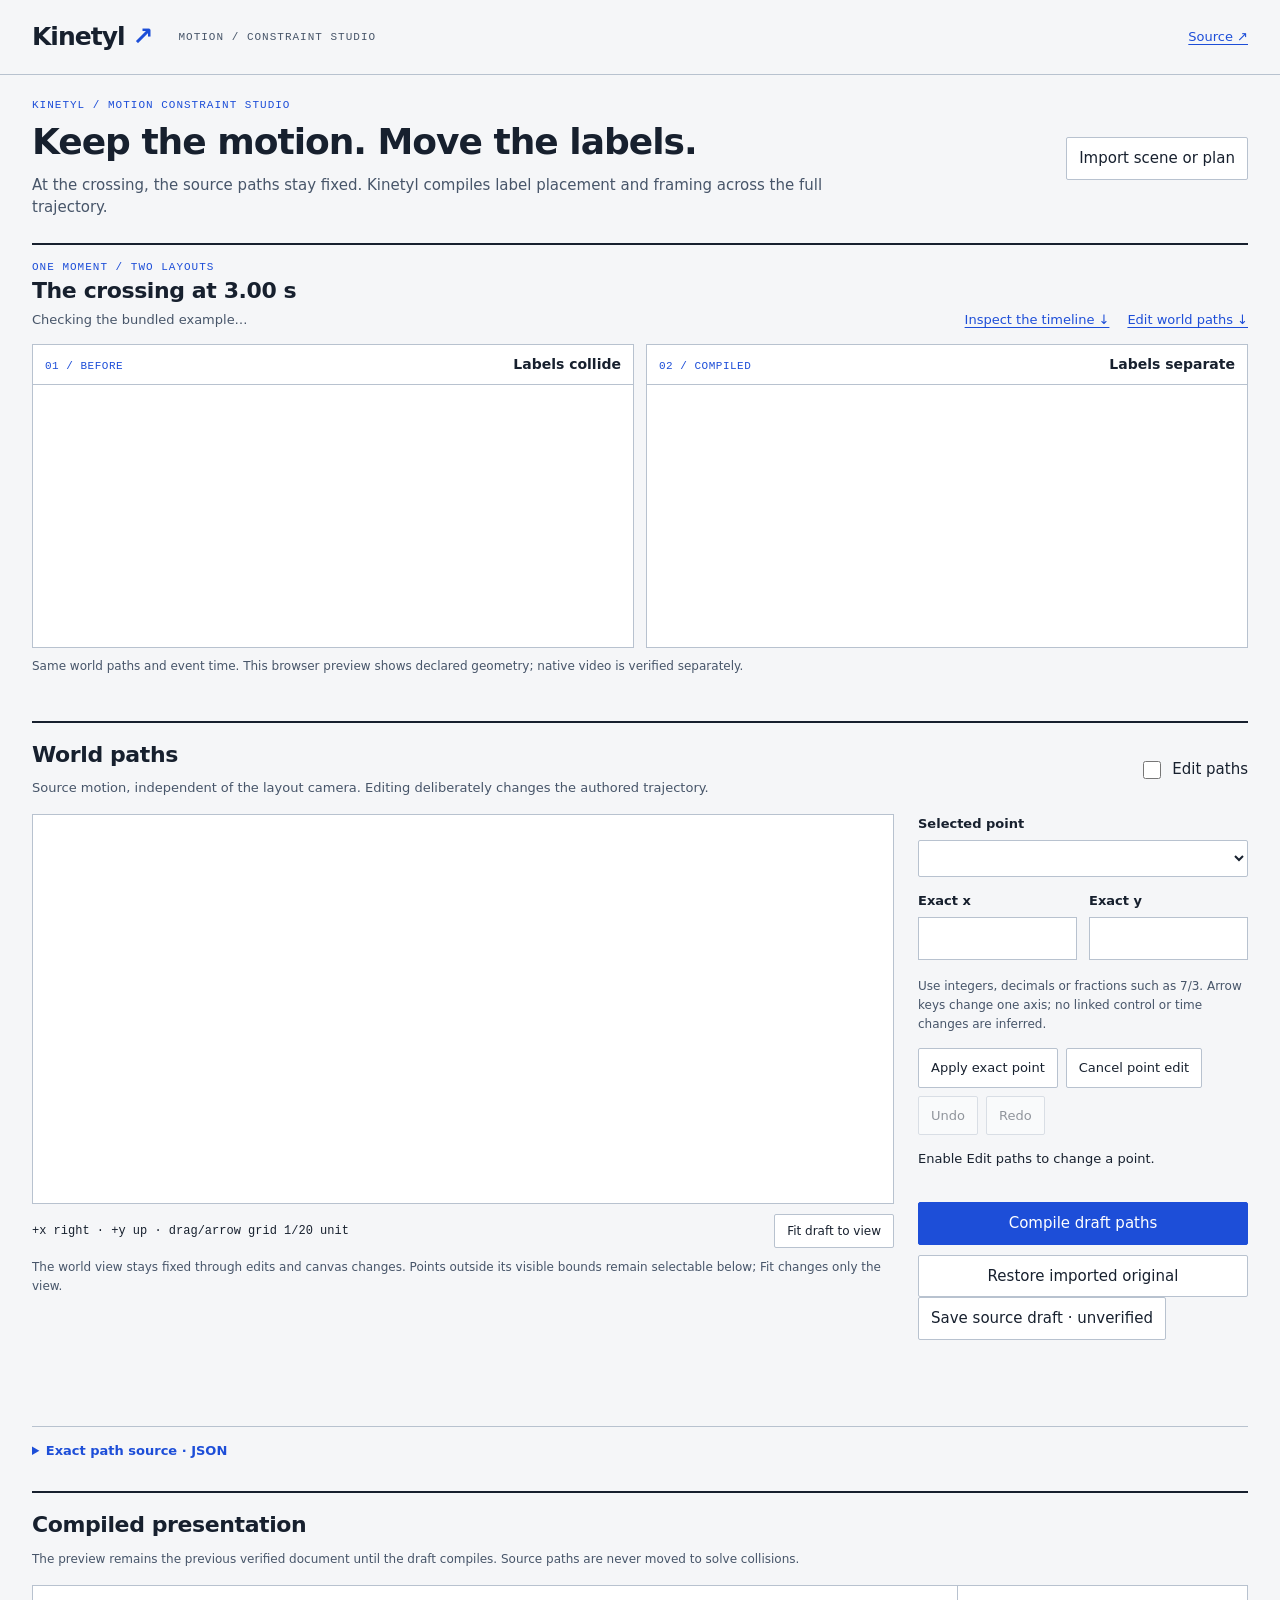
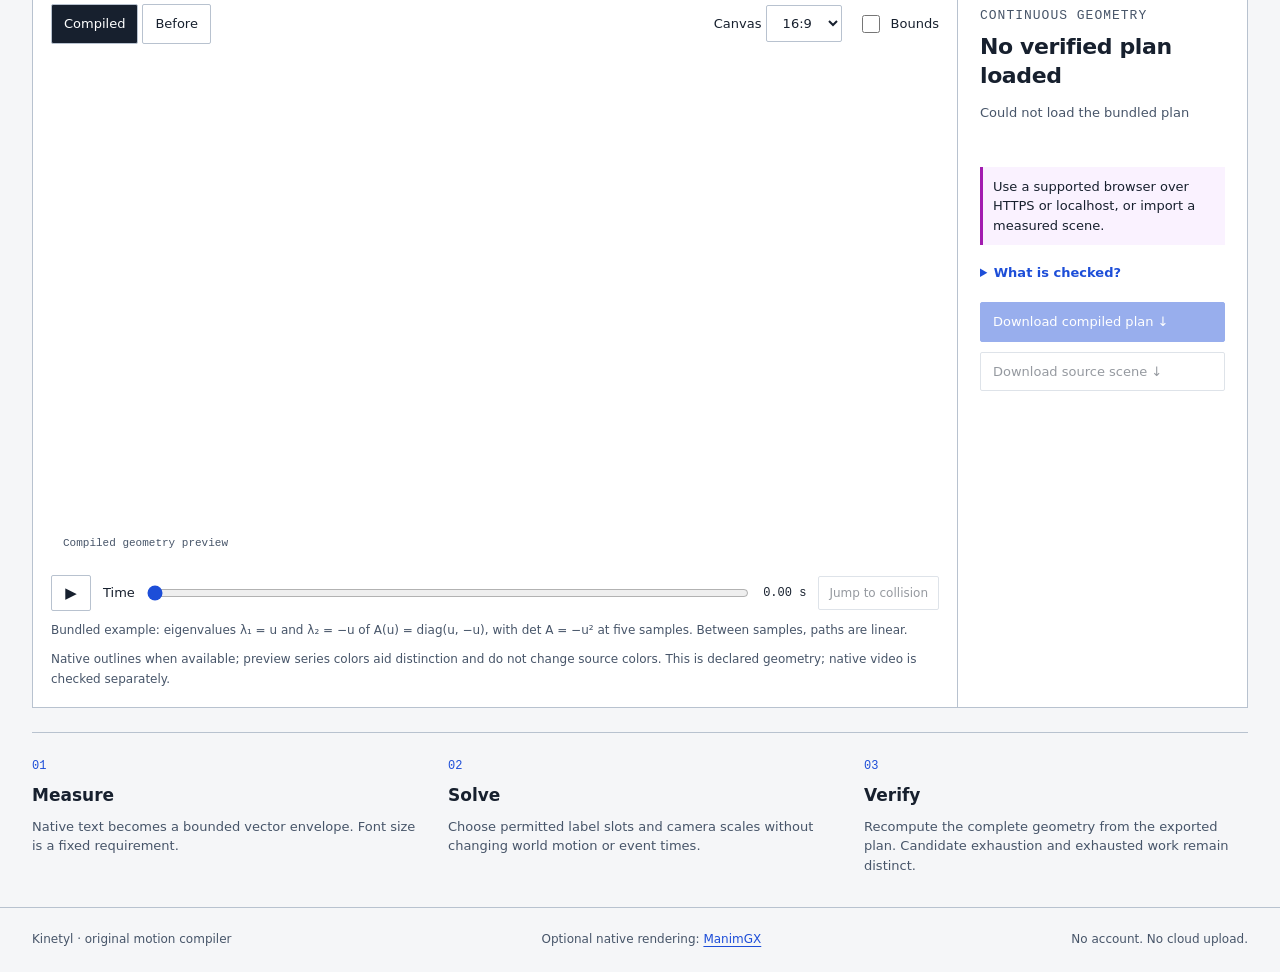
==== commit 1be89f48: "Show the verified collision repair at first use" ====
--- a/src/kinetyl/assets/index.html
+++ b/src/kinetyl/assets/index.html
@@ -4,13 +4,14 @@
 <body>
 <header><a class="brand" href="https://github.com/nazeeh111/Kinetyl">Kinetyl<span class="brand-mark" aria-hidden="true">↗</span></a><span class="edition">MOTION / CONSTRAINT STUDIO</span><a class="source" href="https://github.com/nazeeh111/Kinetyl">Source ↗</a></header>
 <main>
-<section class="intro"><div><p class="eyebrow">KINETYL / EXACT PATH AUTHORING</p><h1>Shape the path. Check the layout.</h1><p class="lede">Edit authored motion in world coordinates. Compile label positions and framing across the whole supported trajectory.</p></div><button id="load">Import scene or plan</button><input id="file" type="file" accept="application/json,.json" hidden></section>
-<section class="authoring" aria-label="World path authoring"><div class="author-heading"><div><h2>World paths</h2><p>Source motion, independent of the layout camera. Editing deliberately changes the authored trajectory.</p></div><label class="check"><input id="author-mode" type="checkbox">Edit paths</label></div>
+<section class="intro"><div><p class="eyebrow">KINETYL / MOTION CONSTRAINT STUDIO</p><h1>Keep the motion. Move the labels.</h1><p class="lede">At the crossing, the source paths stay fixed. Kinetyl compiles label placement and framing across the full trajectory.</p></div><button id="load">Import scene or plan</button><input id="file" type="file" accept="application/json,.json" hidden></section>
+<section class="proof" aria-labelledby="proof-title"><div class="proof-heading"><div><p class="eyebrow">ONE MOMENT / TWO LAYOUTS</p><h2 id="proof-title">The crossing at 3.00 s</h2><p id="proof-status" role="status" aria-live="polite">Checking the bundled example…</p></div><div class="proof-actions"><a href="#compiler">Inspect the timeline ↓</a><a href="#authoring">Edit world paths ↓</a></div></div><div class="proof-grid"><figure><figcaption><span class="proof-index">01 / BEFORE</span><strong id="proof-before-title">Labels collide</strong></figcaption><svg id="proof-before" role="img" aria-label="Before placement at the comparison time"></svg></figure><figure><figcaption><span class="proof-index">02 / COMPILED</span><strong id="proof-after-title">Labels separate</strong></figcaption><svg id="proof-compiled" role="img" aria-label="Compiled placement at the same time"></svg></figure></div><p class="proof-footnote">Same world paths and event time. This browser preview shows declared geometry; native video is verified separately.</p></section>
+<section class="authoring" id="authoring" aria-label="World path authoring"><div class="author-heading"><div><h2>World paths</h2><p>Source motion, independent of the layout camera. Editing deliberately changes the authored trajectory.</p></div><label class="check"><input id="author-mode" type="checkbox">Edit paths</label></div>
 <div class="author-grid"><div><svg id="author-stage" role="group" tabindex="0" aria-label="World path editor; select a handle, arrow keys move one twentieth of a unit; Escape cancels a drag"></svg><div class="world-note"><span>+x right · +y up · drag/arrow grid 1/20 unit</span><button id="author-fit">Fit draft to view</button></div><p class="preview-note">The world view stays fixed through edits and canvas changes. Points outside its visible bounds remain selectable below; Fit changes only the view.</p></div>
 <div class="point-inspector"><label for="point">Selected point</label><select id="point"></select><div class="coordinates"><label for="point-x">Exact x<input id="point-x" type="text" inputmode="text" spellcheck="false" autocomplete="off"></label><label for="point-y">Exact y<input id="point-y" type="text" inputmode="text" spellcheck="false" autocomplete="off"></label></div><p class="preview-note">Use integers, decimals or fractions such as 7/3. Arrow keys change one axis; no linked control or time changes are inferred.</p><div class="edit-actions"><button id="point-apply">Apply exact point</button><button id="point-cancel">Cancel point edit</button><button id="path-undo" disabled>Undo</button><button id="path-redo" disabled>Redo</button></div><p id="author-status" role="status" aria-live="polite">Enable Edit paths to change a point.</p><button id="apply" class="primary">Compile draft paths</button><button id="restore">Restore imported original</button><button id="save-draft">Save source draft · unverified</button><p id="edit-status" role="status" aria-live="polite"></p></div></div>
 <details class="source-editor"><summary>Exact path source · JSON</summary><p>Visual edits and this source share one draft. Apply or discard pending JSON before returning to the visual editor. Label measurements are preserved.</p><label for="paths">Object identities, keyframes and control points</label><textarea id="paths" spellcheck="false" rows="12"></textarea><div class="edit-actions"><button id="json-apply">Apply JSON to draft</button><button id="json-discard">Discard JSON text</button></div></details></section>
 <h2 class="preview-heading">Compiled presentation</h2><p class="preview-note">The preview remains the previous verified document until the draft compiles. Source paths are never moved to solve collisions.</p>
-<section class="workbench" aria-label="Motion compiler">
+<section class="workbench" id="compiler" aria-label="Motion compiler">
 <div class="stage-column">
 <div class="bar"><div class="mode" role="group" aria-label="Placement"><button id="repaired" aria-pressed="true">Compiled</button><button id="original" aria-pressed="false">Before</button></div><label>Canvas <select id="aspect"><option value="wide">16:9</option><option value="portrait">9:16</option><option value="square">1:1</option></select></label><label class="check"><input id="envelopes" type="checkbox">Bounds</label></div>
 <div class="stage-shell"><svg id="stage" role="img" aria-label="Animated source trajectories and attached labels"></svg><div class="stage-caption"><span id="stage-label">Compiled geometry preview</span><span id="scale-label"></span></div></div>
--- a/src/kinetyl/assets/studio.css
+++ b/src/kinetyl/assets/studio.css
@@ -1 +1,18 @@
 :root{color-scheme:light;--paper:#f5f6f8;--ink:#17202e;--muted:#475569;--line:#b8c2cf;--accent:#1d4ed8;--stage:#fff;font:15px/1.5 system-ui,-apple-system,BlinkMacSystemFont,"Segoe UI",sans-serif}*{box-sizing:border-box}body{margin:0;background:var(--paper);color:var(--ink)}header,main,footer{max-width:1440px;margin:auto}header{display:flex;align-items:center;gap:26px;padding:18px 32px;border-bottom:1px solid var(--line)}a{color:var(--accent);text-underline-offset:3px}.brand{font-size:25px;font-weight:750;letter-spacing:-1px;text-decoration:none;color:var(--ink)}.brand-mark{color:var(--accent);margin-left:8px}.edition{font:11px ui-monospace,monospace;letter-spacing:1px;color:var(--muted)}.source{margin-left:auto;font-size:13px}main{padding:24px 32px 32px}.intro{display:flex;justify-content:space-between;align-items:center;gap:24px;margin-bottom:24px}.eyebrow{font:11px ui-monospace,monospace;color:var(--accent);letter-spacing:1px;margin:0 0 10px}h1{font-size:clamp(25px,3vw,36px);letter-spacing:-1px;line-height:1.15;margin:0}h2{font-size:22px;line-height:1.3;margin:0 0 8px;letter-spacing:-.4px}.lede{color:var(--muted);font-size:15px;max-width:800px;margin:12px 0 0}button,select,input,textarea{font:inherit;color:var(--ink)}button,select{border:1px solid var(--line);background:white;padding:9px 12px;border-radius:2px}button{cursor:pointer}button:hover:not(:disabled){background:#edf3ff}button:disabled{opacity:.45;cursor:default}button:focus-visible,select:focus-visible,input:focus-visible,textarea:focus-visible,summary:focus-visible,svg:focus-visible{outline:3px solid var(--accent);outline-offset:3px}.primary,#save-plan{background:var(--accent);color:white;border-color:var(--accent)}.primary:hover:not(:disabled),#save-plan:hover:not(:disabled){background:#1642a6}.check{display:flex;align-items:center;gap:8px;white-space:nowrap}.check input{width:18px;height:18px;accent-color:var(--accent)}.authoring{border-top:2px solid var(--ink);padding-top:18px;margin-bottom:30px}.author-heading{display:flex;justify-content:space-between;gap:24px;align-items:center;margin-bottom:16px}.author-heading p{font-size:13px;color:var(--muted);margin:0}.author-grid{display:grid;grid-template-columns:minmax(0,1fr) 330px;gap:24px}#author-stage{display:block;width:100%;height:390px;background:white;border:1px solid var(--line);touch-action:none;overflow:hidden}.author-axis{stroke:#94a3b8;stroke-width:1;vector-effect:non-scaling-stroke}.construction{stroke:#94a3b8;stroke-width:1;stroke-dasharray:4 4;vector-effect:non-scaling-stroke}.author-curve{stroke-width:2;vector-effect:non-scaling-stroke}.series-0{stroke:#1d4ed8}.series-1{stroke:#a21caf}.series-2{stroke:#0f766e}.series-3{stroke:#b45309}.handle{stroke:#475569;stroke-width:2;vector-effect:non-scaling-stroke;fill:white;cursor:crosshair}.handle.control{fill:#e2e8f0}.handle.selected{stroke:#1d4ed8;fill:#dbeafe;stroke-width:3}.handle:focus-visible{outline:none;stroke:#17202e;stroke-width:5}.world-note{display:flex;justify-content:space-between;align-items:center;gap:12px;font:12px ui-monospace,monospace;margin-top:10px}.world-note button{font:12px system-ui,sans-serif}.point-inspector{min-width:0}.point-inspector>label,.coordinates label,.source-editor>label{display:block;font-size:13px;font-weight:600;margin-bottom:7px}#point{width:100%;font-size:13px;max-width:100%}.coordinates{display:grid;grid-template-columns:1fr 1fr;gap:12px;margin-top:14px}.coordinates input{display:block;width:100%;min-width:0;padding:10px;border:1px solid var(--line);background:white;font:14px/1.5 ui-monospace,monospace;margin-top:6px}.edit-actions{display:flex;flex-wrap:wrap;gap:8px;margin:14px 0}.edit-actions button{font-size:13px}.point-inspector>.primary,.point-inspector>#restore{display:block;width:100%;margin-top:10px}.point-inspector p[role=status]{font-size:13px;line-height:1.5;min-height:40px;overflow-wrap:anywhere}.source-editor{border-top:1px solid var(--line);padding-top:14px;margin-top:20px}details{font-size:13px;margin:18px 0}summary{cursor:pointer;color:var(--accent);font-weight:600;line-height:1.6}.source-editor p{color:var(--muted)}textarea{display:block;width:100%;resize:vertical;min-height:200px;border:1px solid var(--line);padding:14px;background:white;font:13px/1.6 ui-monospace,monospace}.preview-heading{border-top:2px solid var(--ink);padding-top:18px}.workbench{display:grid;grid-template-columns:minmax(0,1fr) 290px;border:1px solid var(--line);background:white;margin-top:16px}.stage-column{min-width:0;padding:18px}.bar{display:flex;align-items:center;gap:16px;margin-bottom:16px;font-size:13px}.bar .mode{margin-right:auto;display:flex;gap:4px}.mode button[aria-pressed=true]{background:var(--ink);color:white}.stage-shell{position:relative;background:var(--stage);min-height:240px;display:flex;justify-content:center;align-items:center;overflow:hidden}#stage{display:block;width:100%;height:auto;max-height:540px;aspect-ratio:16/9;background:var(--stage)}#stage.portrait{width:auto;max-width:100%;height:480px;aspect-ratio:9/16}#stage.square{max-width:540px;aspect-ratio:1}.stage-caption{position:absolute;bottom:10px;left:12px;right:12px;display:flex;justify-content:space-between;pointer-events:none;font:11px ui-monospace,monospace;color:var(--muted);background:#fffffff0;gap:12px}.transport{display:flex;align-items:center;gap:12px;margin-top:16px}#play{width:40px;height:36px;padding:0}.timeline-label{flex:1;display:flex;align-items:center;gap:10px;font-size:13px}.timeline-label input{width:100%;accent-color:var(--accent)}output{font:12px ui-monospace,monospace;white-space:nowrap}#witness{font-size:12px;padding:7px 10px}.preview-note{font-size:12px;color:var(--muted);line-height:1.6;margin:10px 0 0}.inspector{border-left:1px solid var(--line);padding:22px}.inspector p{font-size:13px;color:var(--muted)}.inspector button{display:block;width:100%;text-align:left;margin-top:10px;font-size:13px}dl{margin:22px 0;display:grid;grid-template-columns:1fr auto;gap:9px;font-size:13px}dt{color:var(--muted)}dd{font:13px ui-monospace,monospace;margin:0}.notice{padding:10px;border-left:3px solid #a21caf;background:#faf2ff;font-size:13px;margin:16px 0}.explanation{display:flex;gap:32px;border-top:1px solid var(--line);padding-top:20px;margin-top:24px}.explanation>div{flex:1}.number{font:12px ui-monospace,monospace;color:var(--accent)}.explanation h3{font-size:17px;margin:8px 0}.explanation p{font-size:13px;color:var(--muted);margin:0}footer{display:flex;gap:24px;justify-content:space-between;padding:22px 32px;border-top:1px solid var(--line);font-size:12px;color:var(--muted)}[hidden]{display:none!important}@media(max-width:950px){.author-grid{grid-template-columns:minmax(0,1fr) 300px;gap:16px}.workbench{grid-template-columns:1fr}.inspector{border-left:0;border-top:1px solid var(--line)}.edition{display:none}}@media(max-width:720px){header{padding:16px 18px}main{padding:22px 18px}.intro{align-items:start;flex-direction:column}.author-grid{grid-template-columns:1fr}#author-stage{height:310px}.author-heading{align-items:start;gap:12px}.author-heading p{max-width:280px}.coordinates input{font-size:15px}.explanation{flex-direction:column;gap:20px}footer{padding:20px 18px;flex-wrap:wrap}}@media(max-width:430px){main{padding:20px 14px}.author-heading{flex-direction:column}.world-note{align-items:start;font-size:11px}.world-note span{max-width:175px}.world-note button{max-width:120px}#author-stage{height:280px}.stage-column{padding:12px}.bar,.transport{flex-wrap:wrap;gap:8px}.bar .mode{flex-basis:100%;margin:0}.timeline-label{min-width:100px}#witness{margin-left:auto}.stage-caption{font-size:10px}#stage.portrait{height:440px}.inspector{padding:18px}}
+
+/* The first view uses the same verified scene as the editable workbench. */
+.proof{border-top:2px solid var(--ink);padding:16px 0 20px;margin-bottom:26px}
+.proof-heading{display:flex;justify-content:space-between;gap:16px;align-items:end;margin-bottom:14px}
+.proof-heading .eyebrow{margin-bottom:4px}
+.proof-heading h2{margin:0}
+#proof-status{font-size:13px;color:var(--muted);margin:5px 0 0}
+.proof-actions{display:flex;gap:18px;white-space:nowrap;font-size:13px}
+.proof-grid{display:grid;grid-template-columns:1fr 1fr;gap:12px}
+.proof-grid figure{margin:0;min-width:0;border:1px solid var(--line);background:#fff}
+.proof-grid figcaption{display:flex;justify-content:space-between;align-items:baseline;gap:12px;padding:9px 12px;border-bottom:1px solid var(--line);font-size:14px}
+.proof-grid figcaption strong{font-weight:650}
+.proof-index{font:11px ui-monospace,monospace;color:var(--accent);letter-spacing:.5px;white-space:nowrap}
+.proof-grid svg{display:block;width:100%;aspect-ratio:16/7;background:#fff}
+.proof-footnote{font-size:12px;color:var(--muted);margin:9px 0 0}
+@media(max-width:720px){.proof-heading{align-items:start;flex-direction:column}.proof-actions{gap:14px}.proof-grid{grid-template-columns:1fr}.proof-grid svg{aspect-ratio:16/6}}
+@media(max-width:430px){.proof{margin-bottom:22px}.proof-grid{gap:9px}.proof-grid figcaption{padding:7px 9px}.proof-grid svg{aspect-ratio:16/5}.proof-footnote{font-size:11px}}
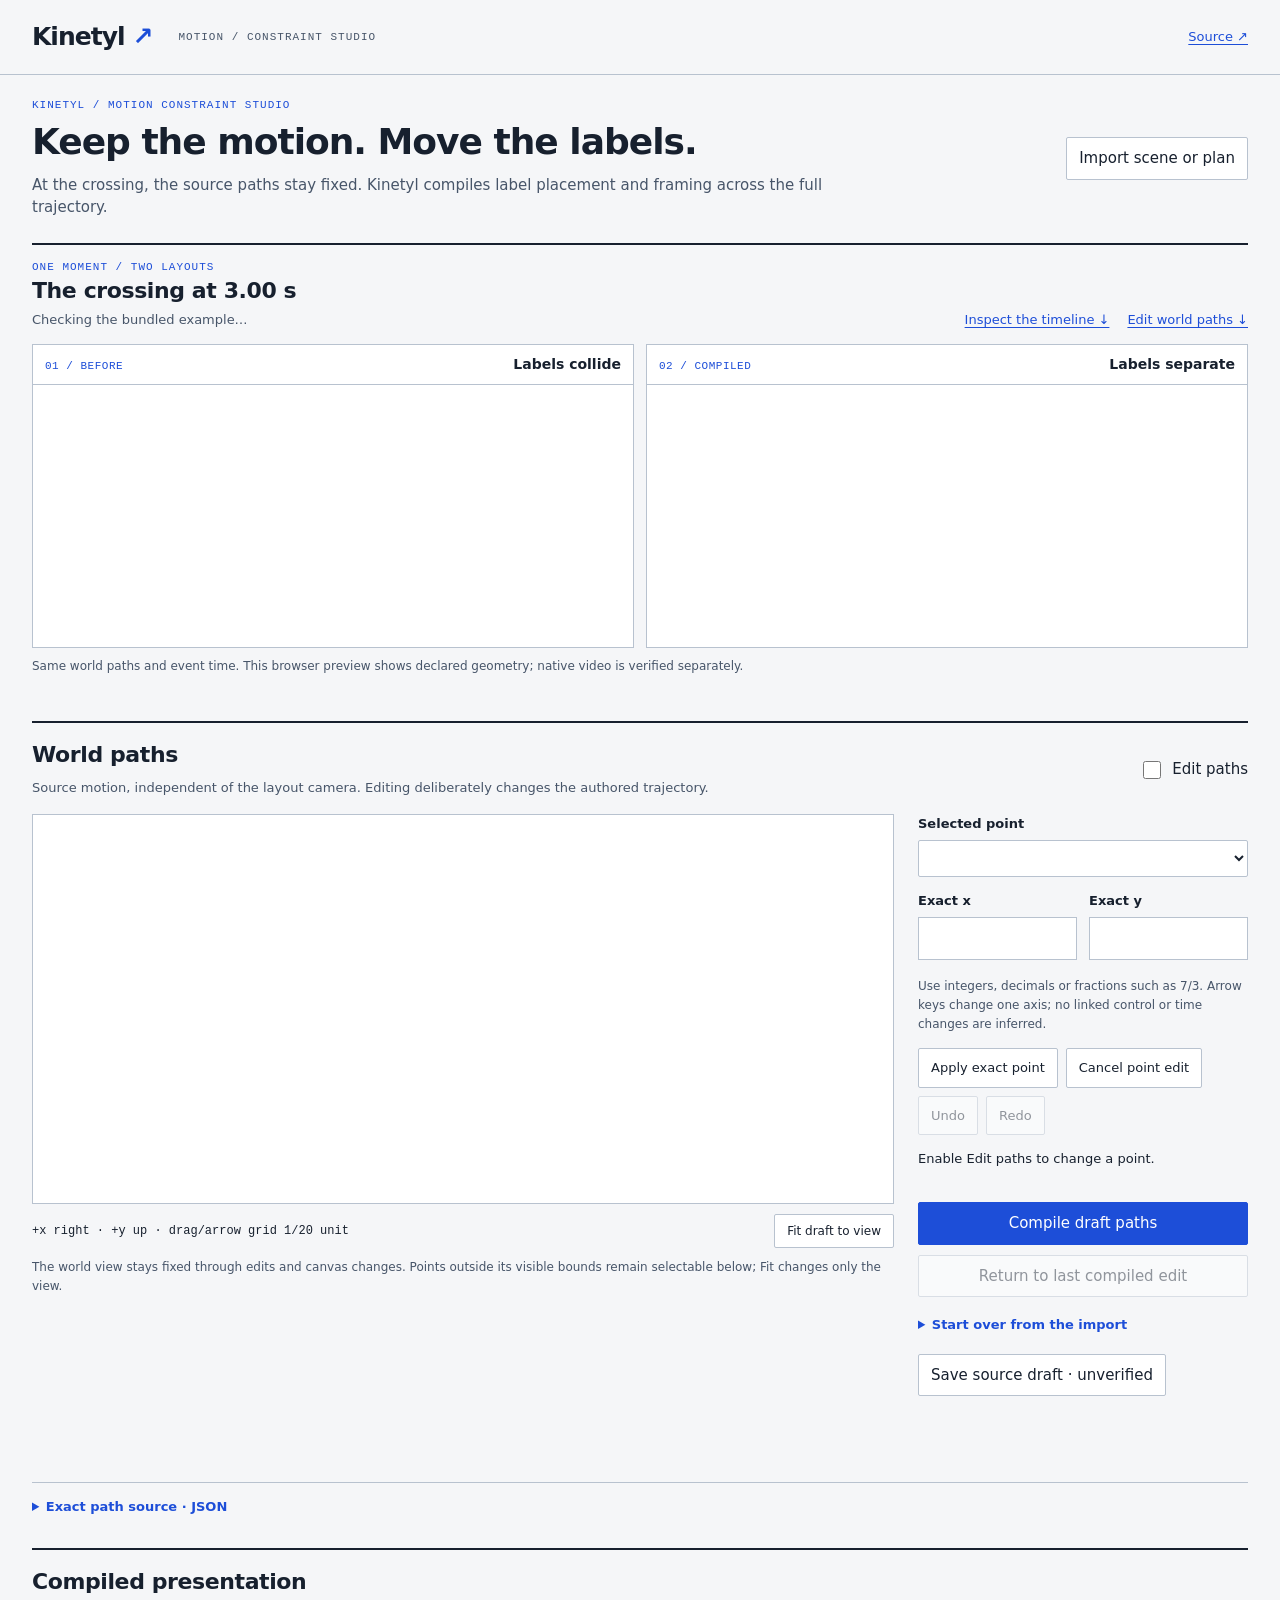
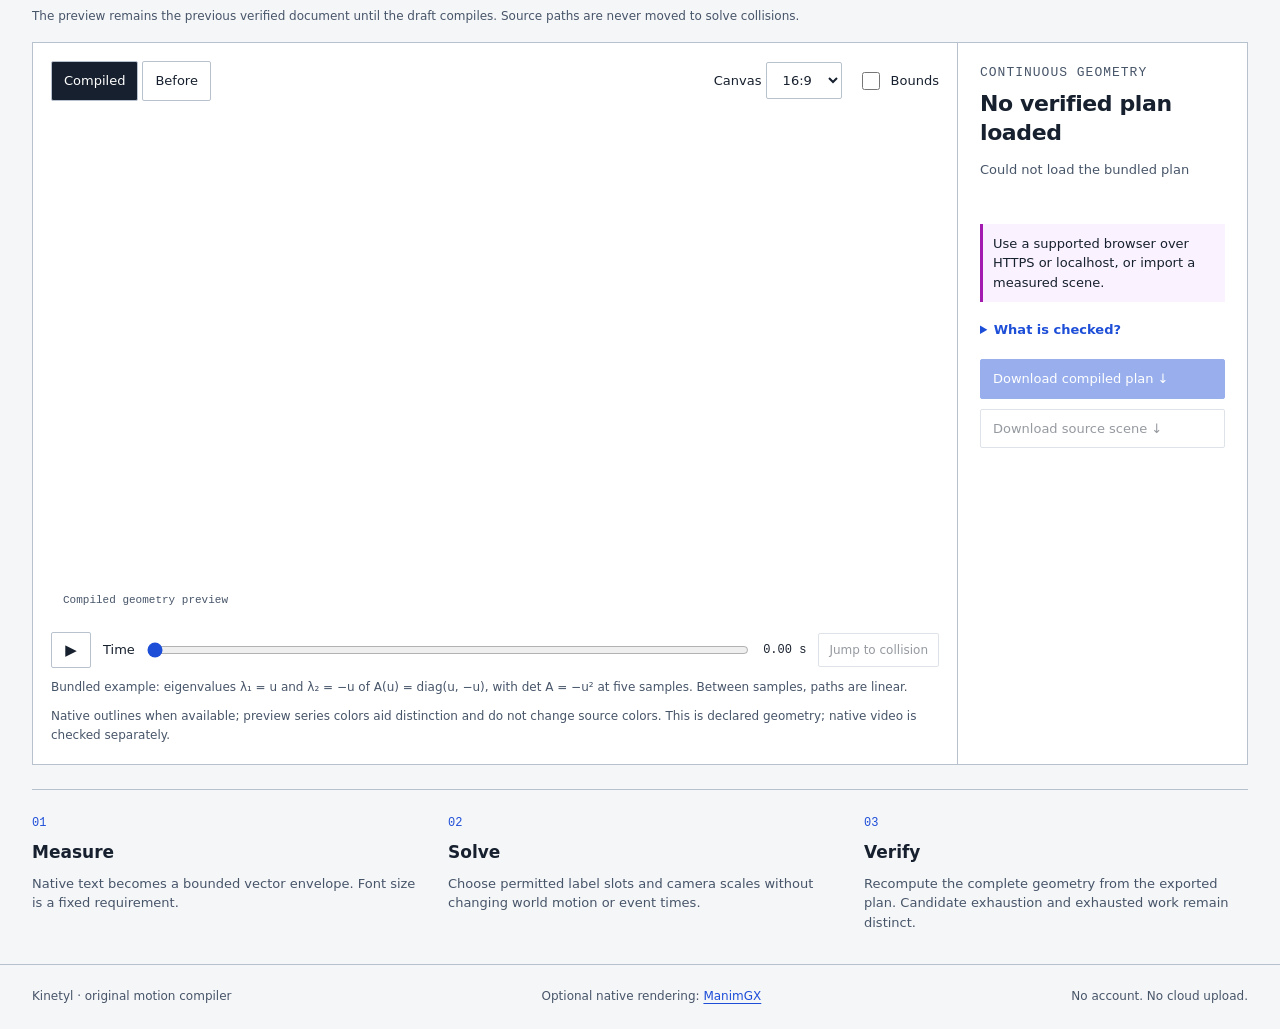
==== commit a119b12e: "Recover the latest compiled edit without reverting to import" ====
--- a/src/kinetyl/assets/index.html
+++ b/src/kinetyl/assets/index.html
@@ -8,7 +8,7 @@
 <section class="proof" aria-labelledby="proof-title"><div class="proof-heading"><div><p class="eyebrow">ONE MOMENT / TWO LAYOUTS</p><h2 id="proof-title">The crossing at 3.00 s</h2><p id="proof-status" role="status" aria-live="polite">Checking the bundled example…</p></div><div class="proof-actions"><a href="#compiler">Inspect the timeline ↓</a><a href="#authoring">Edit world paths ↓</a></div></div><div class="proof-grid"><figure><figcaption><span class="proof-index">01 / BEFORE</span><strong id="proof-before-title">Labels collide</strong></figcaption><svg id="proof-before" role="img" aria-label="Before placement at the comparison time"></svg></figure><figure><figcaption><span class="proof-index">02 / COMPILED</span><strong id="proof-after-title">Labels separate</strong></figcaption><svg id="proof-compiled" role="img" aria-label="Compiled placement at the same time"></svg></figure></div><p class="proof-footnote">Same world paths and event time. This browser preview shows declared geometry; native video is verified separately.</p></section>
 <section class="authoring" id="authoring" aria-label="World path authoring"><div class="author-heading"><div><h2>World paths</h2><p>Source motion, independent of the layout camera. Editing deliberately changes the authored trajectory.</p></div><label class="check"><input id="author-mode" type="checkbox">Edit paths</label></div>
 <div class="author-grid"><div><svg id="author-stage" role="group" tabindex="0" aria-label="World path editor; select a handle, arrow keys move one twentieth of a unit; Escape cancels a drag"></svg><div class="world-note"><span>+x right · +y up · drag/arrow grid 1/20 unit</span><button id="author-fit">Fit draft to view</button></div><p class="preview-note">The world view stays fixed through edits and canvas changes. Points outside its visible bounds remain selectable below; Fit changes only the view.</p></div>
-<div class="point-inspector"><label for="point">Selected point</label><select id="point"></select><div class="coordinates"><label for="point-x">Exact x<input id="point-x" type="text" inputmode="text" spellcheck="false" autocomplete="off"></label><label for="point-y">Exact y<input id="point-y" type="text" inputmode="text" spellcheck="false" autocomplete="off"></label></div><p class="preview-note">Use integers, decimals or fractions such as 7/3. Arrow keys change one axis; no linked control or time changes are inferred.</p><div class="edit-actions"><button id="point-apply">Apply exact point</button><button id="point-cancel">Cancel point edit</button><button id="path-undo" disabled>Undo</button><button id="path-redo" disabled>Redo</button></div><p id="author-status" role="status" aria-live="polite">Enable Edit paths to change a point.</p><button id="apply" class="primary">Compile draft paths</button><button id="restore">Restore imported original</button><button id="save-draft">Save source draft · unverified</button><p id="edit-status" role="status" aria-live="polite"></p></div></div>
+<div class="point-inspector"><label for="point">Selected point</label><select id="point"></select><div class="coordinates"><label for="point-x">Exact x<input id="point-x" type="text" inputmode="text" spellcheck="false" autocomplete="off"></label><label for="point-y">Exact y<input id="point-y" type="text" inputmode="text" spellcheck="false" autocomplete="off"></label></div><p class="preview-note">Use integers, decimals or fractions such as 7/3. Arrow keys change one axis; no linked control or time changes are inferred.</p><div class="edit-actions"><button id="point-apply">Apply exact point</button><button id="point-cancel">Cancel point edit</button><button id="path-undo" disabled>Undo</button><button id="path-redo" disabled>Redo</button></div><p id="author-status" role="status" aria-live="polite">Enable Edit paths to change a point.</p><button id="apply" class="primary">Compile draft paths</button><button id="restore-verified" disabled>Return to last compiled edit</button><details class="reset-original"><summary>Start over from the import</summary><p class="preview-note">Discards later path edits and returns to the scene you opened.</p><button id="restore">Restore imported original</button></details><button id="save-draft">Save source draft · unverified</button><p id="edit-status" role="status" aria-live="polite"></p></div></div>
 <details class="source-editor"><summary>Exact path source · JSON</summary><p>Visual edits and this source share one draft. Apply or discard pending JSON before returning to the visual editor. Label measurements are preserved.</p><label for="paths">Object identities, keyframes and control points</label><textarea id="paths" spellcheck="false" rows="12"></textarea><div class="edit-actions"><button id="json-apply">Apply JSON to draft</button><button id="json-discard">Discard JSON text</button></div></details></section>
 <h2 class="preview-heading">Compiled presentation</h2><p class="preview-note">The preview remains the previous verified document until the draft compiles. Source paths are never moved to solve collisions.</p>
 <section class="workbench" id="compiler" aria-label="Motion compiler">
--- a/src/kinetyl/assets/studio.css
+++ b/src/kinetyl/assets/studio.css
@@ -1,4 +1,4 @@
-:root{color-scheme:light;--paper:#f5f6f8;--ink:#17202e;--muted:#475569;--line:#b8c2cf;--accent:#1d4ed8;--stage:#fff;font:15px/1.5 system-ui,-apple-system,BlinkMacSystemFont,"Segoe UI",sans-serif}*{box-sizing:border-box}body{margin:0;background:var(--paper);color:var(--ink)}header,main,footer{max-width:1440px;margin:auto}header{display:flex;align-items:center;gap:26px;padding:18px 32px;border-bottom:1px solid var(--line)}a{color:var(--accent);text-underline-offset:3px}.brand{font-size:25px;font-weight:750;letter-spacing:-1px;text-decoration:none;color:var(--ink)}.brand-mark{color:var(--accent);margin-left:8px}.edition{font:11px ui-monospace,monospace;letter-spacing:1px;color:var(--muted)}.source{margin-left:auto;font-size:13px}main{padding:24px 32px 32px}.intro{display:flex;justify-content:space-between;align-items:center;gap:24px;margin-bottom:24px}.eyebrow{font:11px ui-monospace,monospace;color:var(--accent);letter-spacing:1px;margin:0 0 10px}h1{font-size:clamp(25px,3vw,36px);letter-spacing:-1px;line-height:1.15;margin:0}h2{font-size:22px;line-height:1.3;margin:0 0 8px;letter-spacing:-.4px}.lede{color:var(--muted);font-size:15px;max-width:800px;margin:12px 0 0}button,select,input,textarea{font:inherit;color:var(--ink)}button,select{border:1px solid var(--line);background:white;padding:9px 12px;border-radius:2px}button{cursor:pointer}button:hover:not(:disabled){background:#edf3ff}button:disabled{opacity:.45;cursor:default}button:focus-visible,select:focus-visible,input:focus-visible,textarea:focus-visible,summary:focus-visible,svg:focus-visible{outline:3px solid var(--accent);outline-offset:3px}.primary,#save-plan{background:var(--accent);color:white;border-color:var(--accent)}.primary:hover:not(:disabled),#save-plan:hover:not(:disabled){background:#1642a6}.check{display:flex;align-items:center;gap:8px;white-space:nowrap}.check input{width:18px;height:18px;accent-color:var(--accent)}.authoring{border-top:2px solid var(--ink);padding-top:18px;margin-bottom:30px}.author-heading{display:flex;justify-content:space-between;gap:24px;align-items:center;margin-bottom:16px}.author-heading p{font-size:13px;color:var(--muted);margin:0}.author-grid{display:grid;grid-template-columns:minmax(0,1fr) 330px;gap:24px}#author-stage{display:block;width:100%;height:390px;background:white;border:1px solid var(--line);touch-action:none;overflow:hidden}.author-axis{stroke:#94a3b8;stroke-width:1;vector-effect:non-scaling-stroke}.construction{stroke:#94a3b8;stroke-width:1;stroke-dasharray:4 4;vector-effect:non-scaling-stroke}.author-curve{stroke-width:2;vector-effect:non-scaling-stroke}.series-0{stroke:#1d4ed8}.series-1{stroke:#a21caf}.series-2{stroke:#0f766e}.series-3{stroke:#b45309}.handle{stroke:#475569;stroke-width:2;vector-effect:non-scaling-stroke;fill:white;cursor:crosshair}.handle.control{fill:#e2e8f0}.handle.selected{stroke:#1d4ed8;fill:#dbeafe;stroke-width:3}.handle:focus-visible{outline:none;stroke:#17202e;stroke-width:5}.world-note{display:flex;justify-content:space-between;align-items:center;gap:12px;font:12px ui-monospace,monospace;margin-top:10px}.world-note button{font:12px system-ui,sans-serif}.point-inspector{min-width:0}.point-inspector>label,.coordinates label,.source-editor>label{display:block;font-size:13px;font-weight:600;margin-bottom:7px}#point{width:100%;font-size:13px;max-width:100%}.coordinates{display:grid;grid-template-columns:1fr 1fr;gap:12px;margin-top:14px}.coordinates input{display:block;width:100%;min-width:0;padding:10px;border:1px solid var(--line);background:white;font:14px/1.5 ui-monospace,monospace;margin-top:6px}.edit-actions{display:flex;flex-wrap:wrap;gap:8px;margin:14px 0}.edit-actions button{font-size:13px}.point-inspector>.primary,.point-inspector>#restore{display:block;width:100%;margin-top:10px}.point-inspector p[role=status]{font-size:13px;line-height:1.5;min-height:40px;overflow-wrap:anywhere}.source-editor{border-top:1px solid var(--line);padding-top:14px;margin-top:20px}details{font-size:13px;margin:18px 0}summary{cursor:pointer;color:var(--accent);font-weight:600;line-height:1.6}.source-editor p{color:var(--muted)}textarea{display:block;width:100%;resize:vertical;min-height:200px;border:1px solid var(--line);padding:14px;background:white;font:13px/1.6 ui-monospace,monospace}.preview-heading{border-top:2px solid var(--ink);padding-top:18px}.workbench{display:grid;grid-template-columns:minmax(0,1fr) 290px;border:1px solid var(--line);background:white;margin-top:16px}.stage-column{min-width:0;padding:18px}.bar{display:flex;align-items:center;gap:16px;margin-bottom:16px;font-size:13px}.bar .mode{margin-right:auto;display:flex;gap:4px}.mode button[aria-pressed=true]{background:var(--ink);color:white}.stage-shell{position:relative;background:var(--stage);min-height:240px;display:flex;justify-content:center;align-items:center;overflow:hidden}#stage{display:block;width:100%;height:auto;max-height:540px;aspect-ratio:16/9;background:var(--stage)}#stage.portrait{width:auto;max-width:100%;height:480px;aspect-ratio:9/16}#stage.square{max-width:540px;aspect-ratio:1}.stage-caption{position:absolute;bottom:10px;left:12px;right:12px;display:flex;justify-content:space-between;pointer-events:none;font:11px ui-monospace,monospace;color:var(--muted);background:#fffffff0;gap:12px}.transport{display:flex;align-items:center;gap:12px;margin-top:16px}#play{width:40px;height:36px;padding:0}.timeline-label{flex:1;display:flex;align-items:center;gap:10px;font-size:13px}.timeline-label input{width:100%;accent-color:var(--accent)}output{font:12px ui-monospace,monospace;white-space:nowrap}#witness{font-size:12px;padding:7px 10px}.preview-note{font-size:12px;color:var(--muted);line-height:1.6;margin:10px 0 0}.inspector{border-left:1px solid var(--line);padding:22px}.inspector p{font-size:13px;color:var(--muted)}.inspector button{display:block;width:100%;text-align:left;margin-top:10px;font-size:13px}dl{margin:22px 0;display:grid;grid-template-columns:1fr auto;gap:9px;font-size:13px}dt{color:var(--muted)}dd{font:13px ui-monospace,monospace;margin:0}.notice{padding:10px;border-left:3px solid #a21caf;background:#faf2ff;font-size:13px;margin:16px 0}.explanation{display:flex;gap:32px;border-top:1px solid var(--line);padding-top:20px;margin-top:24px}.explanation>div{flex:1}.number{font:12px ui-monospace,monospace;color:var(--accent)}.explanation h3{font-size:17px;margin:8px 0}.explanation p{font-size:13px;color:var(--muted);margin:0}footer{display:flex;gap:24px;justify-content:space-between;padding:22px 32px;border-top:1px solid var(--line);font-size:12px;color:var(--muted)}[hidden]{display:none!important}@media(max-width:950px){.author-grid{grid-template-columns:minmax(0,1fr) 300px;gap:16px}.workbench{grid-template-columns:1fr}.inspector{border-left:0;border-top:1px solid var(--line)}.edition{display:none}}@media(max-width:720px){header{padding:16px 18px}main{padding:22px 18px}.intro{align-items:start;flex-direction:column}.author-grid{grid-template-columns:1fr}#author-stage{height:310px}.author-heading{align-items:start;gap:12px}.author-heading p{max-width:280px}.coordinates input{font-size:15px}.explanation{flex-direction:column;gap:20px}footer{padding:20px 18px;flex-wrap:wrap}}@media(max-width:430px){main{padding:20px 14px}.author-heading{flex-direction:column}.world-note{align-items:start;font-size:11px}.world-note span{max-width:175px}.world-note button{max-width:120px}#author-stage{height:280px}.stage-column{padding:12px}.bar,.transport{flex-wrap:wrap;gap:8px}.bar .mode{flex-basis:100%;margin:0}.timeline-label{min-width:100px}#witness{margin-left:auto}.stage-caption{font-size:10px}#stage.portrait{height:440px}.inspector{padding:18px}}
+:root{color-scheme:light;--paper:#f5f6f8;--ink:#17202e;--muted:#475569;--line:#b8c2cf;--accent:#1d4ed8;--stage:#fff;font:15px/1.5 system-ui,-apple-system,BlinkMacSystemFont,"Segoe UI",sans-serif}*{box-sizing:border-box}body{margin:0;background:var(--paper);color:var(--ink)}header,main,footer{max-width:1440px;margin:auto}header{display:flex;align-items:center;gap:26px;padding:18px 32px;border-bottom:1px solid var(--line)}a{color:var(--accent);text-underline-offset:3px}.brand{font-size:25px;font-weight:750;letter-spacing:-1px;text-decoration:none;color:var(--ink)}.brand-mark{color:var(--accent);margin-left:8px}.edition{font:11px ui-monospace,monospace;letter-spacing:1px;color:var(--muted)}.source{margin-left:auto;font-size:13px}main{padding:24px 32px 32px}.intro{display:flex;justify-content:space-between;align-items:center;gap:24px;margin-bottom:24px}.eyebrow{font:11px ui-monospace,monospace;color:var(--accent);letter-spacing:1px;margin:0 0 10px}h1{font-size:clamp(25px,3vw,36px);letter-spacing:-1px;line-height:1.15;margin:0}h2{font-size:22px;line-height:1.3;margin:0 0 8px;letter-spacing:-.4px}.lede{color:var(--muted);font-size:15px;max-width:800px;margin:12px 0 0}button,select,input,textarea{font:inherit;color:var(--ink)}button,select{border:1px solid var(--line);background:white;padding:9px 12px;border-radius:2px}button{cursor:pointer}button:hover:not(:disabled){background:#edf3ff}button:disabled{opacity:.45;cursor:default}button:focus-visible,select:focus-visible,input:focus-visible,textarea:focus-visible,summary:focus-visible,svg:focus-visible{outline:3px solid var(--accent);outline-offset:3px}.primary,#save-plan{background:var(--accent);color:white;border-color:var(--accent)}.primary:hover:not(:disabled),#save-plan:hover:not(:disabled){background:#1642a6}.check{display:flex;align-items:center;gap:8px;white-space:nowrap}.check input{width:18px;height:18px;accent-color:var(--accent)}.authoring{border-top:2px solid var(--ink);padding-top:18px;margin-bottom:30px}.author-heading{display:flex;justify-content:space-between;gap:24px;align-items:center;margin-bottom:16px}.author-heading p{font-size:13px;color:var(--muted);margin:0}.author-grid{display:grid;grid-template-columns:minmax(0,1fr) 330px;gap:24px}#author-stage{display:block;width:100%;height:390px;background:white;border:1px solid var(--line);touch-action:none;overflow:hidden}.author-axis{stroke:#94a3b8;stroke-width:1;vector-effect:non-scaling-stroke}.construction{stroke:#94a3b8;stroke-width:1;stroke-dasharray:4 4;vector-effect:non-scaling-stroke}.author-curve{stroke-width:2;vector-effect:non-scaling-stroke}.series-0{stroke:#1d4ed8}.series-1{stroke:#a21caf}.series-2{stroke:#0f766e}.series-3{stroke:#b45309}.handle{stroke:#475569;stroke-width:2;vector-effect:non-scaling-stroke;fill:white;cursor:crosshair}.handle.control{fill:#e2e8f0}.handle.selected{stroke:#1d4ed8;fill:#dbeafe;stroke-width:3}.handle:focus-visible{outline:none;stroke:#17202e;stroke-width:5}.world-note{display:flex;justify-content:space-between;align-items:center;gap:12px;font:12px ui-monospace,monospace;margin-top:10px}.world-note button{font:12px system-ui,sans-serif}.point-inspector{min-width:0}.point-inspector>label,.coordinates label,.source-editor>label{display:block;font-size:13px;font-weight:600;margin-bottom:7px}#point{width:100%;font-size:13px;max-width:100%}.coordinates{display:grid;grid-template-columns:1fr 1fr;gap:12px;margin-top:14px}.coordinates input{display:block;width:100%;min-width:0;padding:10px;border:1px solid var(--line);background:white;font:14px/1.5 ui-monospace,monospace;margin-top:6px}.edit-actions{display:flex;flex-wrap:wrap;gap:8px;margin:14px 0}.edit-actions button{font-size:13px}.point-inspector>.primary,.point-inspector>#restore-verified{display:block;width:100%;margin-top:10px}.point-inspector p[role=status]{font-size:13px;line-height:1.5;min-height:40px;overflow-wrap:anywhere}.source-editor{border-top:1px solid var(--line);padding-top:14px;margin-top:20px}details{font-size:13px;margin:18px 0}summary{cursor:pointer;color:var(--accent);font-weight:600;line-height:1.6}.source-editor p{color:var(--muted)}textarea{display:block;width:100%;resize:vertical;min-height:200px;border:1px solid var(--line);padding:14px;background:white;font:13px/1.6 ui-monospace,monospace}.preview-heading{border-top:2px solid var(--ink);padding-top:18px}.workbench{display:grid;grid-template-columns:minmax(0,1fr) 290px;border:1px solid var(--line);background:white;margin-top:16px}.stage-column{min-width:0;padding:18px}.bar{display:flex;align-items:center;gap:16px;margin-bottom:16px;font-size:13px}.bar .mode{margin-right:auto;display:flex;gap:4px}.mode button[aria-pressed=true]{background:var(--ink);color:white}.stage-shell{position:relative;background:var(--stage);min-height:240px;display:flex;justify-content:center;align-items:center;overflow:hidden}#stage{display:block;width:100%;height:auto;max-height:540px;aspect-ratio:16/9;background:var(--stage)}#stage.portrait{width:auto;max-width:100%;height:480px;aspect-ratio:9/16}#stage.square{max-width:540px;aspect-ratio:1}.stage-caption{position:absolute;bottom:10px;left:12px;right:12px;display:flex;justify-content:space-between;pointer-events:none;font:11px ui-monospace,monospace;color:var(--muted);background:#fffffff0;gap:12px}.transport{display:flex;align-items:center;gap:12px;margin-top:16px}#play{width:40px;height:36px;padding:0}.timeline-label{flex:1;display:flex;align-items:center;gap:10px;font-size:13px}.timeline-label input{width:100%;accent-color:var(--accent)}output{font:12px ui-monospace,monospace;white-space:nowrap}#witness{font-size:12px;padding:7px 10px}.preview-note{font-size:12px;color:var(--muted);line-height:1.6;margin:10px 0 0}.inspector{border-left:1px solid var(--line);padding:22px}.inspector p{font-size:13px;color:var(--muted)}.inspector button{display:block;width:100%;text-align:left;margin-top:10px;font-size:13px}dl{margin:22px 0;display:grid;grid-template-columns:1fr auto;gap:9px;font-size:13px}dt{color:var(--muted)}dd{font:13px ui-monospace,monospace;margin:0}.notice{padding:10px;border-left:3px solid #a21caf;background:#faf2ff;font-size:13px;margin:16px 0}.explanation{display:flex;gap:32px;border-top:1px solid var(--line);padding-top:20px;margin-top:24px}.explanation>div{flex:1}.number{font:12px ui-monospace,monospace;color:var(--accent)}.explanation h3{font-size:17px;margin:8px 0}.explanation p{font-size:13px;color:var(--muted);margin:0}footer{display:flex;gap:24px;justify-content:space-between;padding:22px 32px;border-top:1px solid var(--line);font-size:12px;color:var(--muted)}[hidden]{display:none!important}@media(max-width:950px){.author-grid{grid-template-columns:minmax(0,1fr) 300px;gap:16px}.workbench{grid-template-columns:1fr}.inspector{border-left:0;border-top:1px solid var(--line)}.edition{display:none}}@media(max-width:720px){header{padding:16px 18px}main{padding:22px 18px}.intro{align-items:start;flex-direction:column}.author-grid{grid-template-columns:1fr}#author-stage{height:310px}.author-heading{align-items:start;gap:12px}.author-heading p{max-width:280px}.coordinates input{font-size:15px}.explanation{flex-direction:column;gap:20px}footer{padding:20px 18px;flex-wrap:wrap}}@media(max-width:430px){main{padding:20px 14px}.author-heading{flex-direction:column}.world-note{align-items:start;font-size:11px}.world-note span{max-width:175px}.world-note button{max-width:120px}#author-stage{height:280px}.stage-column{padding:12px}.bar,.transport{flex-wrap:wrap;gap:8px}.bar .mode{flex-basis:100%;margin:0}.timeline-label{min-width:100px}#witness{margin-left:auto}.stage-caption{font-size:10px}#stage.portrait{height:440px}.inspector{padding:18px}}
 
 /* The first view uses the same verified scene as the editable workbench. */
 .proof{border-top:2px solid var(--ink);padding:16px 0 20px;margin-bottom:26px}
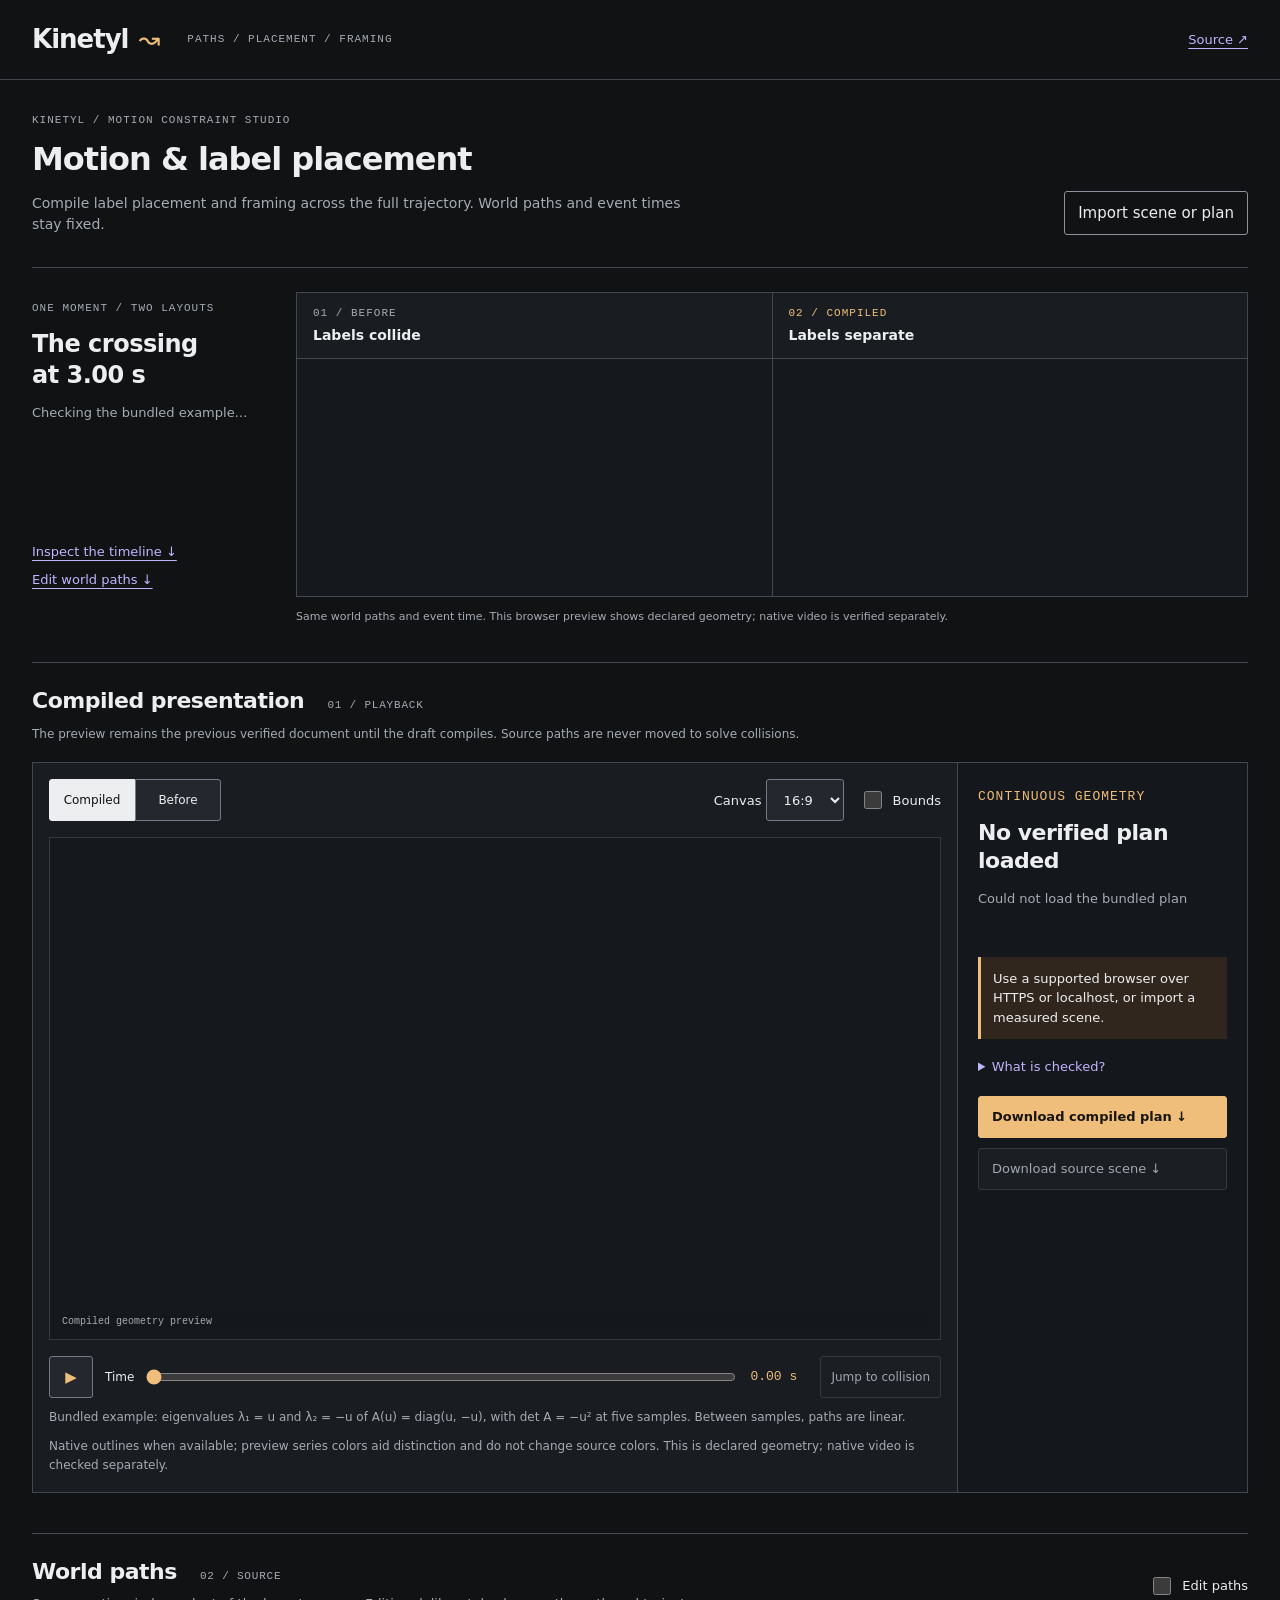
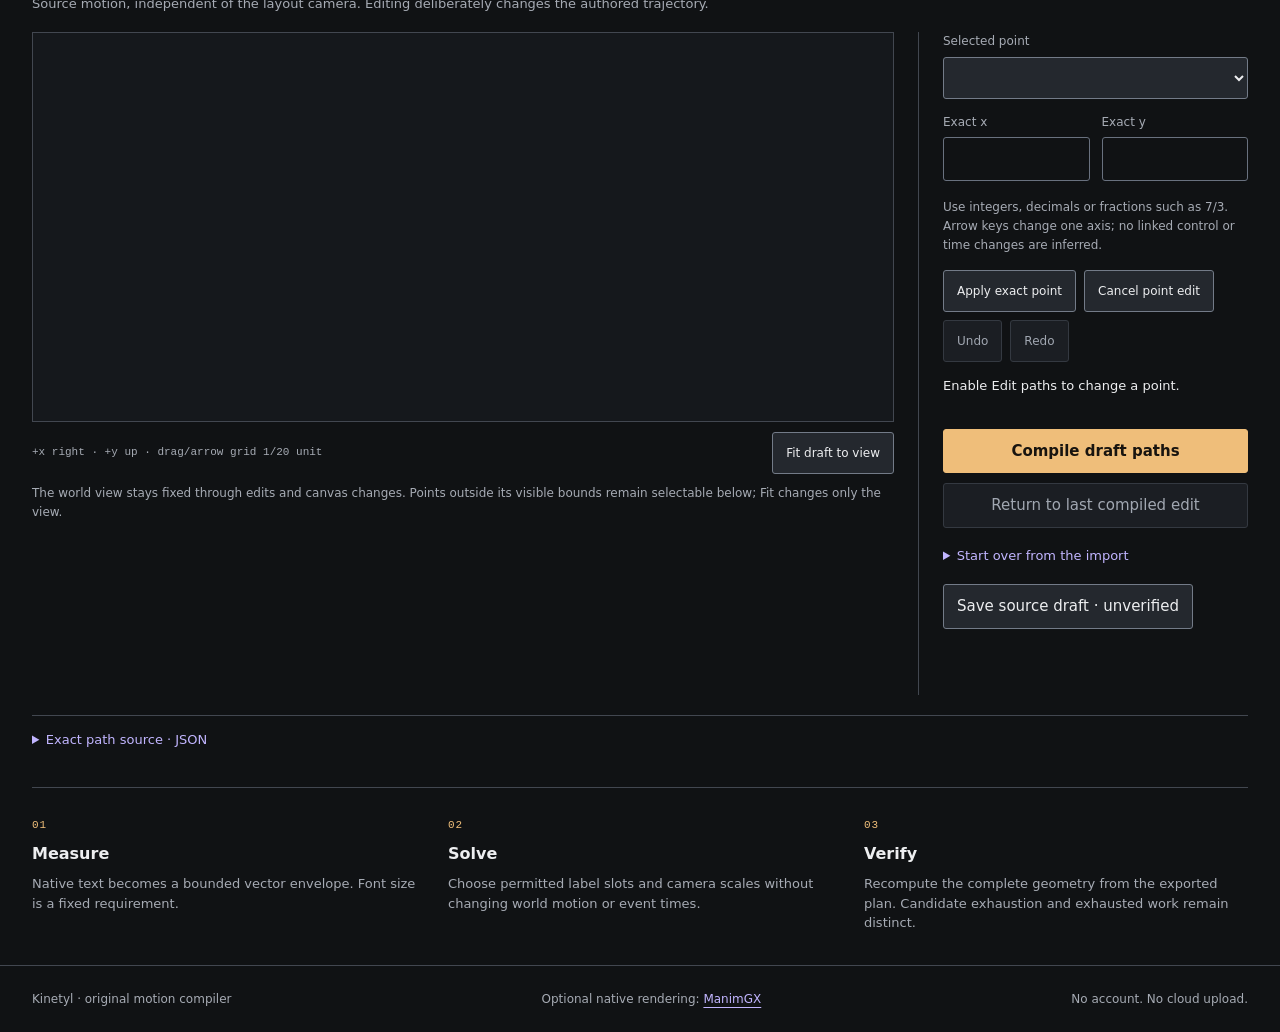
==== commit 0bc2d1f3: "Shape the studio around motion comparison and playback" ====
--- a/src/kinetyl/assets/index.html
+++ b/src/kinetyl/assets/index.html
@@ -2,24 +2,27 @@
 <html lang="en">
 <head><meta charset="utf-8"><meta name="viewport" content="width=device-width,initial-scale=1"><title>Kinetyl · motion that keeps its meaning</title><link rel="stylesheet" href="studio.css"></head>
 <body>
-<header><a class="brand" href="https://github.com/nazeeh111/Kinetyl">Kinetyl<span class="brand-mark" aria-hidden="true">↗</span></a><span class="edition">MOTION / CONSTRAINT STUDIO</span><a class="source" href="https://github.com/nazeeh111/Kinetyl">Source ↗</a></header>
+<header><a class="brand" href="https://github.com/nazeeh111/Kinetyl">Kinetyl<span class="brand-mark" aria-hidden="true">↝</span></a><span class="edition">PATHS / PLACEMENT / FRAMING</span><a class="source" href="https://github.com/nazeeh111/Kinetyl">Source ↗</a></header>
 <main>
-<section class="intro"><div><p class="eyebrow">KINETYL / MOTION CONSTRAINT STUDIO</p><h1>Keep the motion. Move the labels.</h1><p class="lede">At the crossing, the source paths stay fixed. Kinetyl compiles label placement and framing across the full trajectory.</p></div><button id="load">Import scene or plan</button><input id="file" type="file" accept="application/json,.json" hidden></section>
+<section class="intro"><div><p class="eyebrow">KINETYL / MOTION CONSTRAINT STUDIO</p><h1>Motion &amp; label placement</h1><p class="lede">Compile label placement and framing across the full trajectory. World paths and event times stay fixed.</p></div><button id="load">Import scene or plan</button><input id="file" type="file" accept="application/json,.json" hidden></section>
 <section class="proof" aria-labelledby="proof-title"><div class="proof-heading"><div><p class="eyebrow">ONE MOMENT / TWO LAYOUTS</p><h2 id="proof-title">The crossing at 3.00 s</h2><p id="proof-status" role="status" aria-live="polite">Checking the bundled example…</p></div><div class="proof-actions"><a href="#compiler">Inspect the timeline ↓</a><a href="#authoring">Edit world paths ↓</a></div></div><div class="proof-grid"><figure><figcaption><span class="proof-index">01 / BEFORE</span><strong id="proof-before-title">Labels collide</strong></figcaption><svg id="proof-before" role="img" aria-label="Before placement at the comparison time"></svg></figure><figure><figcaption><span class="proof-index">02 / COMPILED</span><strong id="proof-after-title">Labels separate</strong></figcaption><svg id="proof-compiled" role="img" aria-label="Compiled placement at the same time"></svg></figure></div><p class="proof-footnote">Same world paths and event time. This browser preview shows declared geometry; native video is verified separately.</p></section>
-<section class="authoring" id="authoring" aria-label="World path authoring"><div class="author-heading"><div><h2>World paths</h2><p>Source motion, independent of the layout camera. Editing deliberately changes the authored trajectory.</p></div><label class="check"><input id="author-mode" type="checkbox">Edit paths</label></div>
-<div class="author-grid"><div><svg id="author-stage" role="group" tabindex="0" aria-label="World path editor; select a handle, arrow keys move one twentieth of a unit; Escape cancels a drag"></svg><div class="world-note"><span>+x right · +y up · drag/arrow grid 1/20 unit</span><button id="author-fit">Fit draft to view</button></div><p class="preview-note">The world view stays fixed through edits and canvas changes. Points outside its visible bounds remain selectable below; Fit changes only the view.</p></div>
-<div class="point-inspector"><label for="point">Selected point</label><select id="point"></select><div class="coordinates"><label for="point-x">Exact x<input id="point-x" type="text" inputmode="text" spellcheck="false" autocomplete="off"></label><label for="point-y">Exact y<input id="point-y" type="text" inputmode="text" spellcheck="false" autocomplete="off"></label></div><p class="preview-note">Use integers, decimals or fractions such as 7/3. Arrow keys change one axis; no linked control or time changes are inferred.</p><div class="edit-actions"><button id="point-apply">Apply exact point</button><button id="point-cancel">Cancel point edit</button><button id="path-undo" disabled>Undo</button><button id="path-redo" disabled>Redo</button></div><p id="author-status" role="status" aria-live="polite">Enable Edit paths to change a point.</p><button id="apply" class="primary">Compile draft paths</button><button id="restore-verified" disabled>Return to last compiled edit</button><details class="reset-original"><summary>Start over from the import</summary><p class="preview-note">Discards later path edits and returns to the scene you opened.</p><button id="restore">Restore imported original</button></details><button id="save-draft">Save source draft · unverified</button><p id="edit-status" role="status" aria-live="polite"></p></div></div>
-<details class="source-editor"><summary>Exact path source · JSON</summary><p>Visual edits and this source share one draft. Apply or discard pending JSON before returning to the visual editor. Label measurements are preserved.</p><label for="paths">Object identities, keyframes and control points</label><textarea id="paths" spellcheck="false" rows="12"></textarea><div class="edit-actions"><button id="json-apply">Apply JSON to draft</button><button id="json-discard">Discard JSON text</button></div></details></section>
-<h2 class="preview-heading">Compiled presentation</h2><p class="preview-note">The preview remains the previous verified document until the draft compiles. Source paths are never moved to solve collisions.</p>
+<h2 class="preview-heading">Compiled presentation <span>01 / PLAYBACK</span></h2><p class="preview-note">The preview remains the previous verified document until the draft compiles. Source paths are never moved to solve collisions.</p>
 <section class="workbench" id="compiler" aria-label="Motion compiler">
 <div class="stage-column">
 <div class="bar"><div class="mode" role="group" aria-label="Placement"><button id="repaired" aria-pressed="true">Compiled</button><button id="original" aria-pressed="false">Before</button></div><label>Canvas <select id="aspect"><option value="wide">16:9</option><option value="portrait">9:16</option><option value="square">1:1</option></select></label><label class="check"><input id="envelopes" type="checkbox">Bounds</label></div>
-<div class="stage-shell"><svg id="stage" role="img" aria-label="Animated source trajectories and attached labels"></svg><div class="stage-caption"><span id="stage-label">Compiled geometry preview</span><span id="scale-label"></span></div></div>
-<div class="transport"><button id="play" aria-label="Play animation">▶</button><label class="timeline-label">Time<input id="time" type="range" min="0" max="6" step="any" value="0"></label><output id="time-label">0.00 s</output><button id="witness" disabled>Jump to collision</button></div>
+<div class="stage-shell"><div class="stage-viewport" id="stage-viewport" role="region" aria-label="Motion canvas" aria-describedby="canvas-navigation" tabindex="0">
+          <svg id="stage" role="img" aria-label="Animated source trajectories and attached labels"></svg>
+        </div><div class="stage-caption"><span id="stage-label">Compiled geometry preview</span><span id="scale-label"></span></div></div>
+<p class="canvas-navigation" id="canvas-navigation">Wide canvas: swipe or use arrow keys here to inspect the labels. The full frame scrolls; its geometry is unchanged.</p>
+      <div class="transport"><button id="play" aria-label="Play animation">▶</button><label class="timeline-label">Time<input id="time" type="range" min="0" max="6" step="any" value="0"></label><output id="time-label">0.00 s</output><button id="witness" disabled>Jump to collision</button></div>
 <p class="preview-note" id="scene-note">Bundled example: eigenvalues λ₁ = u and λ₂ = −u of A(u) = diag(u, −u), with det A = −u² at five samples. Between samples, paths are linear.</p><p class="preview-note">Native outlines when available; preview series colors aid distinction and do not change source colors. This is declared geometry; native video is checked separately.</p>
 </div>
 <aside class="inspector"><p class="eyebrow">CONTINUOUS GEOMETRY</p><h2 id="status-title">Checking the plan…</h2><p id="status-detail" role="status" aria-live="polite"></p><dl id="metrics"></dl><div id="notice" class="notice" hidden></div><details><summary>What is checked?</summary><p>Fixed label rectangles and marker squares on piecewise linear or cubic Bézier paths. Every label pair, label–marker pair, and viewport is checked across the full shared time interval. Camera framing is static.</p><p>Imported measurements are unsigned declarations. Exact envelope checks do not prove continuous GPU pixels, arbitrary 3D scenes or viewer comprehension.</p></details><button id="save-plan" disabled>Download compiled plan ↓</button><button id="save-scene" disabled>Download source scene ↓</button></aside>
 </section>
+<section class="authoring" id="authoring" aria-label="World path authoring"><div class="author-heading"><div><h2>World paths <span>02 / SOURCE</span></h2><p>Source motion, independent of the layout camera. Editing deliberately changes the authored trajectory.</p></div><label class="check"><input id="author-mode" type="checkbox">Edit paths</label></div>
+<div class="author-grid"><div><svg id="author-stage" role="group" tabindex="0" aria-label="World path editor; select a handle, arrow keys move one twentieth of a unit; Escape cancels a drag"></svg><div class="world-note"><span>+x right · +y up · drag/arrow grid 1/20 unit</span><button id="author-fit">Fit draft to view</button></div><p class="preview-note">The world view stays fixed through edits and canvas changes. Points outside its visible bounds remain selectable below; Fit changes only the view.</p></div>
+<div class="point-inspector"><label for="point">Selected point</label><select id="point"></select><div class="coordinates"><label for="point-x">Exact x<input id="point-x" type="text" inputmode="text" spellcheck="false" autocomplete="off"></label><label for="point-y">Exact y<input id="point-y" type="text" inputmode="text" spellcheck="false" autocomplete="off"></label></div><p class="preview-note">Use integers, decimals or fractions such as 7/3. Arrow keys change one axis; no linked control or time changes are inferred.</p><div class="edit-actions"><button id="point-apply">Apply exact point</button><button id="point-cancel">Cancel point edit</button><button id="path-undo" disabled>Undo</button><button id="path-redo" disabled>Redo</button></div><p id="author-status" role="status" aria-live="polite">Enable Edit paths to change a point.</p><button id="apply" class="primary">Compile draft paths</button><button id="restore-verified" disabled>Return to last compiled edit</button><details class="reset-original"><summary>Start over from the import</summary><p class="preview-note">Discards later path edits and returns to the scene you opened.</p><button id="restore">Restore imported original</button></details><button id="save-draft">Save source draft · unverified</button><p id="edit-status" role="status" aria-live="polite"></p></div></div>
+<details class="source-editor"><summary>Exact path source · JSON</summary><p>Visual edits and this source share one draft. Apply or discard pending JSON before returning to the visual editor. Label measurements are preserved.</p><label for="paths">Object identities, keyframes and control points</label><textarea id="paths" spellcheck="false" rows="12"></textarea><div class="edit-actions"><button id="json-apply">Apply JSON to draft</button><button id="json-discard">Discard JSON text</button></div></details></section>
 <section class="explanation"><div><span class="number">01</span><h3>Measure</h3><p>Native text becomes a bounded vector envelope. Font size is a fixed requirement.</p></div><div><span class="number">02</span><h3>Solve</h3><p>Choose permitted label slots and camera scales without changing world motion or event times.</p></div><div><span class="number">03</span><h3>Verify</h3><p>Recompute the complete geometry from the exported plan. Candidate exhaustion and exhausted work remain distinct.</p></div></section>
 </main>
 <footer><span>Kinetyl · original motion compiler</span><span>Optional native rendering: <a href="https://github.com/academa-labs/manimgx">ManimGX</a></span><span>No account. No cloud upload.</span></footer>
--- a/src/kinetyl/assets/studio.css
+++ b/src/kinetyl/assets/studio.css
@@ -1,18 +1,182 @@
-:root{color-scheme:light;--paper:#f5f6f8;--ink:#17202e;--muted:#475569;--line:#b8c2cf;--accent:#1d4ed8;--stage:#fff;font:15px/1.5 system-ui,-apple-system,BlinkMacSystemFont,"Segoe UI",sans-serif}*{box-sizing:border-box}body{margin:0;background:var(--paper);color:var(--ink)}header,main,footer{max-width:1440px;margin:auto}header{display:flex;align-items:center;gap:26px;padding:18px 32px;border-bottom:1px solid var(--line)}a{color:var(--accent);text-underline-offset:3px}.brand{font-size:25px;font-weight:750;letter-spacing:-1px;text-decoration:none;color:var(--ink)}.brand-mark{color:var(--accent);margin-left:8px}.edition{font:11px ui-monospace,monospace;letter-spacing:1px;color:var(--muted)}.source{margin-left:auto;font-size:13px}main{padding:24px 32px 32px}.intro{display:flex;justify-content:space-between;align-items:center;gap:24px;margin-bottom:24px}.eyebrow{font:11px ui-monospace,monospace;color:var(--accent);letter-spacing:1px;margin:0 0 10px}h1{font-size:clamp(25px,3vw,36px);letter-spacing:-1px;line-height:1.15;margin:0}h2{font-size:22px;line-height:1.3;margin:0 0 8px;letter-spacing:-.4px}.lede{color:var(--muted);font-size:15px;max-width:800px;margin:12px 0 0}button,select,input,textarea{font:inherit;color:var(--ink)}button,select{border:1px solid var(--line);background:white;padding:9px 12px;border-radius:2px}button{cursor:pointer}button:hover:not(:disabled){background:#edf3ff}button:disabled{opacity:.45;cursor:default}button:focus-visible,select:focus-visible,input:focus-visible,textarea:focus-visible,summary:focus-visible,svg:focus-visible{outline:3px solid var(--accent);outline-offset:3px}.primary,#save-plan{background:var(--accent);color:white;border-color:var(--accent)}.primary:hover:not(:disabled),#save-plan:hover:not(:disabled){background:#1642a6}.check{display:flex;align-items:center;gap:8px;white-space:nowrap}.check input{width:18px;height:18px;accent-color:var(--accent)}.authoring{border-top:2px solid var(--ink);padding-top:18px;margin-bottom:30px}.author-heading{display:flex;justify-content:space-between;gap:24px;align-items:center;margin-bottom:16px}.author-heading p{font-size:13px;color:var(--muted);margin:0}.author-grid{display:grid;grid-template-columns:minmax(0,1fr) 330px;gap:24px}#author-stage{display:block;width:100%;height:390px;background:white;border:1px solid var(--line);touch-action:none;overflow:hidden}.author-axis{stroke:#94a3b8;stroke-width:1;vector-effect:non-scaling-stroke}.construction{stroke:#94a3b8;stroke-width:1;stroke-dasharray:4 4;vector-effect:non-scaling-stroke}.author-curve{stroke-width:2;vector-effect:non-scaling-stroke}.series-0{stroke:#1d4ed8}.series-1{stroke:#a21caf}.series-2{stroke:#0f766e}.series-3{stroke:#b45309}.handle{stroke:#475569;stroke-width:2;vector-effect:non-scaling-stroke;fill:white;cursor:crosshair}.handle.control{fill:#e2e8f0}.handle.selected{stroke:#1d4ed8;fill:#dbeafe;stroke-width:3}.handle:focus-visible{outline:none;stroke:#17202e;stroke-width:5}.world-note{display:flex;justify-content:space-between;align-items:center;gap:12px;font:12px ui-monospace,monospace;margin-top:10px}.world-note button{font:12px system-ui,sans-serif}.point-inspector{min-width:0}.point-inspector>label,.coordinates label,.source-editor>label{display:block;font-size:13px;font-weight:600;margin-bottom:7px}#point{width:100%;font-size:13px;max-width:100%}.coordinates{display:grid;grid-template-columns:1fr 1fr;gap:12px;margin-top:14px}.coordinates input{display:block;width:100%;min-width:0;padding:10px;border:1px solid var(--line);background:white;font:14px/1.5 ui-monospace,monospace;margin-top:6px}.edit-actions{display:flex;flex-wrap:wrap;gap:8px;margin:14px 0}.edit-actions button{font-size:13px}.point-inspector>.primary,.point-inspector>#restore-verified{display:block;width:100%;margin-top:10px}.point-inspector p[role=status]{font-size:13px;line-height:1.5;min-height:40px;overflow-wrap:anywhere}.source-editor{border-top:1px solid var(--line);padding-top:14px;margin-top:20px}details{font-size:13px;margin:18px 0}summary{cursor:pointer;color:var(--accent);font-weight:600;line-height:1.6}.source-editor p{color:var(--muted)}textarea{display:block;width:100%;resize:vertical;min-height:200px;border:1px solid var(--line);padding:14px;background:white;font:13px/1.6 ui-monospace,monospace}.preview-heading{border-top:2px solid var(--ink);padding-top:18px}.workbench{display:grid;grid-template-columns:minmax(0,1fr) 290px;border:1px solid var(--line);background:white;margin-top:16px}.stage-column{min-width:0;padding:18px}.bar{display:flex;align-items:center;gap:16px;margin-bottom:16px;font-size:13px}.bar .mode{margin-right:auto;display:flex;gap:4px}.mode button[aria-pressed=true]{background:var(--ink);color:white}.stage-shell{position:relative;background:var(--stage);min-height:240px;display:flex;justify-content:center;align-items:center;overflow:hidden}#stage{display:block;width:100%;height:auto;max-height:540px;aspect-ratio:16/9;background:var(--stage)}#stage.portrait{width:auto;max-width:100%;height:480px;aspect-ratio:9/16}#stage.square{max-width:540px;aspect-ratio:1}.stage-caption{position:absolute;bottom:10px;left:12px;right:12px;display:flex;justify-content:space-between;pointer-events:none;font:11px ui-monospace,monospace;color:var(--muted);background:#fffffff0;gap:12px}.transport{display:flex;align-items:center;gap:12px;margin-top:16px}#play{width:40px;height:36px;padding:0}.timeline-label{flex:1;display:flex;align-items:center;gap:10px;font-size:13px}.timeline-label input{width:100%;accent-color:var(--accent)}output{font:12px ui-monospace,monospace;white-space:nowrap}#witness{font-size:12px;padding:7px 10px}.preview-note{font-size:12px;color:var(--muted);line-height:1.6;margin:10px 0 0}.inspector{border-left:1px solid var(--line);padding:22px}.inspector p{font-size:13px;color:var(--muted)}.inspector button{display:block;width:100%;text-align:left;margin-top:10px;font-size:13px}dl{margin:22px 0;display:grid;grid-template-columns:1fr auto;gap:9px;font-size:13px}dt{color:var(--muted)}dd{font:13px ui-monospace,monospace;margin:0}.notice{padding:10px;border-left:3px solid #a21caf;background:#faf2ff;font-size:13px;margin:16px 0}.explanation{display:flex;gap:32px;border-top:1px solid var(--line);padding-top:20px;margin-top:24px}.explanation>div{flex:1}.number{font:12px ui-monospace,monospace;color:var(--accent)}.explanation h3{font-size:17px;margin:8px 0}.explanation p{font-size:13px;color:var(--muted);margin:0}footer{display:flex;gap:24px;justify-content:space-between;padding:22px 32px;border-top:1px solid var(--line);font-size:12px;color:var(--muted)}[hidden]{display:none!important}@media(max-width:950px){.author-grid{grid-template-columns:minmax(0,1fr) 300px;gap:16px}.workbench{grid-template-columns:1fr}.inspector{border-left:0;border-top:1px solid var(--line)}.edition{display:none}}@media(max-width:720px){header{padding:16px 18px}main{padding:22px 18px}.intro{align-items:start;flex-direction:column}.author-grid{grid-template-columns:1fr}#author-stage{height:310px}.author-heading{align-items:start;gap:12px}.author-heading p{max-width:280px}.coordinates input{font-size:15px}.explanation{flex-direction:column;gap:20px}footer{padding:20px 18px;flex-wrap:wrap}}@media(max-width:430px){main{padding:20px 14px}.author-heading{flex-direction:column}.world-note{align-items:start;font-size:11px}.world-note span{max-width:175px}.world-note button{max-width:120px}#author-stage{height:280px}.stage-column{padding:12px}.bar,.transport{flex-wrap:wrap;gap:8px}.bar .mode{flex-basis:100%;margin:0}.timeline-label{min-width:100px}#witness{margin-left:auto}.stage-caption{font-size:10px}#stage.portrait{height:440px}.inspector{padding:18px}}
-
-/* The first view uses the same verified scene as the editable workbench. */
-.proof{border-top:2px solid var(--ink);padding:16px 0 20px;margin-bottom:26px}
-.proof-heading{display:flex;justify-content:space-between;gap:16px;align-items:end;margin-bottom:14px}
-.proof-heading .eyebrow{margin-bottom:4px}
-.proof-heading h2{margin:0}
-#proof-status{font-size:13px;color:var(--muted);margin:5px 0 0}
-.proof-actions{display:flex;gap:18px;white-space:nowrap;font-size:13px}
-.proof-grid{display:grid;grid-template-columns:1fr 1fr;gap:12px}
-.proof-grid figure{margin:0;min-width:0;border:1px solid var(--line);background:#fff}
-.proof-grid figcaption{display:flex;justify-content:space-between;align-items:baseline;gap:12px;padding:9px 12px;border-bottom:1px solid var(--line);font-size:14px}
-.proof-grid figcaption strong{font-weight:650}
-.proof-index{font:11px ui-monospace,monospace;color:var(--accent);letter-spacing:.5px;white-space:nowrap}
-.proof-grid svg{display:block;width:100%;aspect-ratio:16/7;background:#fff}
-.proof-footnote{font-size:12px;color:var(--muted);margin:9px 0 0}
-@media(max-width:720px){.proof-heading{align-items:start;flex-direction:column}.proof-actions{gap:14px}.proof-grid{grid-template-columns:1fr}.proof-grid svg{aspect-ratio:16/6}}
-@media(max-width:430px){.proof{margin-bottom:22px}.proof-grid{gap:9px}.proof-grid figcaption{padding:7px 9px}.proof-grid svg{aspect-ratio:16/5}.proof-footnote{font-size:11px}}
+/* Kinetyl: a motion/compositing instrument. Colors are preview-only. */
+:root {
+  color-scheme: dark;
+  --paper: #101214; --surface: #191c20; --stage: #15181c;
+  --ink: #edeef0; --muted: #a6abb4; --line: #424750;
+  --accent: #c1b5ff; --action: #efbe7a; --grid: #2b3038; --axis: #606976;
+  --series-0: #c1b5ff; --series-1: #efbe7a; --series-2: #8cc8f2; --series-3: #ef9aaa;
+  font: 15px/1.5 system-ui, -apple-system, BlinkMacSystemFont, "Segoe UI", sans-serif;
+}
+* {box-sizing:border-box}
+body {margin:0;background:var(--paper);color:var(--ink)}
+header, main, footer {max-width:1440px;margin:auto}
+header {display:flex;align-items:center;gap:28px;padding:20px 32px;border-bottom:1px solid var(--line)}
+a {color:var(--accent);text-underline-offset:4px}
+.brand {font-size:26px;font-weight:720;letter-spacing:-1px;text-decoration:none;color:var(--ink)}
+.brand-mark {color:var(--action);margin-left:10px;font-weight:400}
+.edition,.eyebrow,.proof-index,.number {font:11px/1.5 ui-monospace, SFMono-Regular, Consolas, monospace;letter-spacing:1px}
+.edition {color:var(--muted)}
+.source {margin-left:auto;font-size:13px}
+main {padding:32px}
+.intro {display:flex;justify-content:space-between;align-items:end;gap:36px;margin-bottom:32px}
+.eyebrow {color:var(--muted);margin:0 0 12px}
+h1 {font-size:clamp(26px,2.5vw,34px);font-weight:550;letter-spacing:-1px;line-height:1.15;margin:0}
+h2 {font-size:22px;font-weight:600;line-height:1.3;margin:0 0 8px;letter-spacing:-.5px}
+h2>span {font:11px/1.5 ui-monospace,monospace;letter-spacing:.8px;color:var(--muted);margin-left:16px;white-space:nowrap}
+.lede {color:var(--muted);font-size:14px;max-width:650px;margin:16px 0 0}
+button,select,input,textarea {font:inherit;color:var(--ink)}
+button,select {border:1px solid #737b88;background:#24282e;padding:10px 13px;border-radius:3px;min-height:42px}
+button {cursor:pointer}
+button:hover:not(:disabled) {background:#323740;border-color:#8b929d}
+button:disabled {color:#a1a7b1;background:#1b1e23;border-color:#343941;cursor:default}
+a:focus-visible,button:focus-visible,select:focus-visible,input:focus-visible,textarea:focus-visible,summary:focus-visible,svg:focus-visible {outline:2px solid var(--action);outline-offset:4px}
+.primary,#save-plan {background:var(--action);color:#18140f;border-color:var(--action);font-weight:650}
+.primary:hover:not(:disabled),#save-plan:hover:not(:disabled) {background:#ffd497;border-color:#ffd497}
+#load {white-space:nowrap;background:transparent;border-color:#8c929c}
+.check {display:flex;align-items:center;gap:8px;white-space:nowrap;font-size:13px}
+.check input {width:18px;height:18px;accent-color:var(--action)}
+/* The actual crossing is the opening image, with its evidence beside it. */
+.proof {display:grid;grid-template-columns:240px minmax(0,1fr);gap:12px 24px;border-top:1px solid var(--line);padding-top:24px;margin-bottom:36px}
+.proof-heading {display:flex;flex-direction:column;align-items:start;justify-content:space-between;gap:20px;padding:8px 0}
+.proof-heading h2 {font-size:24px;max-width:200px}
+#proof-status {font-size:13px;color:var(--muted);margin:12px 0 0}
+.proof-actions {display:flex;flex-direction:column;gap:8px;font-size:13px}
+.proof-grid {display:grid;grid-template-columns:1fr 1fr;gap:1px;background:var(--line);border:1px solid var(--line)}
+.proof-grid figure {margin:0;min-width:0;background:var(--stage)}
+.proof-grid figcaption {display:flex;flex-direction:column;gap:3px;padding:12px 16px;border-bottom:1px solid var(--line);font-size:14px;background:var(--surface)}
+.proof-grid figcaption strong {font-weight:600}
+.proof-index {font-size:11px;color:var(--muted)}
+.proof-grid figure:last-child .proof-index {color:var(--action)}
+.proof-grid svg {display:block;width:100%;aspect-ratio:16/8;background:var(--stage)}
+.proof-footnote {grid-column:2;font-size:11px;color:var(--muted);margin:0}
+/* Playback is reached before source authoring; time and placement stay adjacent. */
+.preview-heading,.authoring {border-top:1px solid var(--line);padding-top:24px}
+.preview-note {font-size:12px;color:var(--muted);line-height:1.6;margin:10px 0 0}
+.workbench {display:grid;grid-template-columns:minmax(0,1fr) 290px;border:1px solid var(--line);background:var(--surface);margin:18px 0 40px}
+.stage-column {min-width:0;padding:16px}
+.bar {display:flex;align-items:center;gap:16px;margin-bottom:16px;font-size:13px}
+.bar .mode {margin-right:auto;display:flex;gap:0}
+.mode button {border-radius:0;font-size:12px;min-width:86px}
+.mode button:first-child {border-radius:3px 0 0 3px}
+.mode button:last-child {border-radius:0 3px 3px 0}
+.mode button[aria-pressed=true] {background:var(--ink);color:var(--paper);border-color:var(--ink)}
+.stage-shell {position:relative;background:var(--stage);min-height:240px;display:flex;justify-content:center;align-items:center;overflow:hidden;border:1px solid #343941}
+.stage-viewport {width:100%;min-width:0;overflow-x:auto}
+.stage-viewport:focus-visible {outline:2px solid var(--action);outline-offset:-3px}
+#stage {display:block;width:100%;height:auto;max-height:540px;aspect-ratio:16/9;background:var(--stage);margin-inline:auto}
+#stage.portrait {width:auto;max-width:100%;height:480px;aspect-ratio:9/16}
+#stage.square {max-width:540px;aspect-ratio:1}
+.stage-caption {position:absolute;bottom:10px;left:12px;right:12px;display:flex;justify-content:space-between;pointer-events:none;font:10px/1.5 ui-monospace,monospace;color:var(--muted);background:#15181cf2;gap:12px}
+.canvas-navigation {display:none}
+.transport {display:flex;align-items:center;gap:12px;margin-top:0;padding:16px 0 0}
+#play {width:44px;min-height:42px;padding:0;color:var(--action)}
+.timeline-label {flex:1;display:flex;align-items:center;gap:10px;font-size:12px}
+.timeline-label input {width:100%;accent-color:var(--action);min-height:32px}
+output {font:13px ui-monospace,monospace;font-variant-numeric:tabular-nums;white-space:nowrap;color:var(--action);min-width:58px}
+#witness {font-size:12px;padding:8px 10px}
+.inspector {border-left:1px solid var(--line);padding:24px 20px;background:#14171b}
+.inspector .eyebrow {color:var(--action)}
+.inspector h2 {font-size:22px}
+.inspector p {font-size:13px;color:var(--muted)}
+.inspector button {display:block;width:100%;text-align:left;margin-top:10px;font-size:13px}
+dl {margin:24px 0;display:grid;grid-template-columns:1fr auto;gap:9px;font-size:12px}
+dt {color:var(--muted)}
+dd {font:12px ui-monospace,monospace;margin:0}
+.notice {padding:12px;border-left:3px solid var(--action);background:#30261d;font-size:13px;margin:16px 0}
+details {font-size:13px;margin:18px 0}
+summary {cursor:pointer;color:var(--accent);font-weight:500;line-height:1.6}
+/* Authoring is a second, clearly bounded source workspace. */
+.authoring {margin-bottom:36px}
+.author-heading {display:flex;justify-content:space-between;gap:24px;align-items:center;margin-bottom:18px}
+.author-heading p {font-size:13px;color:var(--muted);margin:0}
+.author-grid {display:grid;grid-template-columns:minmax(0,1fr) 330px;gap:24px}
+#author-stage {display:block;width:100%;height:390px;background:var(--stage);border:1px solid var(--line);touch-action:none;overflow:hidden}
+.author-axis,.construction {stroke:var(--axis);stroke-width:1;vector-effect:non-scaling-stroke}
+.construction {stroke-dasharray:4 4}
+.author-curve {stroke-width:2;vector-effect:non-scaling-stroke}
+.series-0 {stroke:var(--series-0)} .series-1 {stroke:var(--series-1)} .series-2 {stroke:var(--series-2)} .series-3 {stroke:var(--series-3)}
+.handle {stroke:#a6abb4;stroke-width:2;vector-effect:non-scaling-stroke;fill:var(--stage);cursor:crosshair}
+.handle.control {fill:#414752}
+.handle.selected {stroke:var(--action);fill:var(--action);stroke-width:3}
+.handle:focus-visible {outline:none;stroke:var(--ink);stroke-width:5}
+.world-note {display:flex;justify-content:space-between;align-items:center;gap:12px;font:11px/1.5 ui-monospace,monospace;margin-top:10px;color:var(--muted)}
+.world-note button {font:12px system-ui,sans-serif}
+.point-inspector {min-width:0;border-left:1px solid var(--line);padding-left:24px}
+.point-inspector>label,.coordinates label,.source-editor>label {display:block;font-size:12px;font-weight:500;margin-bottom:7px;color:var(--muted)}
+#point {width:100%;font-size:13px;max-width:100%}
+.coordinates {display:grid;grid-template-columns:1fr 1fr;gap:12px;margin-top:14px}
+.coordinates input {display:block;width:100%;min-width:0;padding:10px;border:1px solid #69717f;background:var(--paper);font:15px/1.5 ui-monospace,monospace;margin-top:6px;border-radius:3px}
+.edit-actions {display:flex;flex-wrap:wrap;gap:8px;margin:14px 0}
+.edit-actions button {font-size:12px}
+.point-inspector>.primary,.point-inspector>#restore-verified {display:block;width:100%;margin-top:10px}
+.point-inspector p[role=status] {font-size:13px;line-height:1.5;min-height:40px;overflow-wrap:anywhere}
+.source-editor {border-top:1px solid var(--line);padding-top:14px;margin-top:20px}
+.source-editor p {color:var(--muted)}
+textarea {display:block;width:100%;resize:vertical;min-height:200px;border:1px solid #69717f;padding:14px;background:var(--paper);font:13px/1.6 ui-monospace,monospace}
+.explanation {display:flex;gap:32px;border-top:1px solid var(--line);padding-top:24px;margin-top:24px}
+.explanation>div {flex:1}
+.number {color:var(--action)}
+.explanation h3 {font-size:16px;font-weight:600;margin:8px 0}
+.explanation p {font-size:13px;color:var(--muted);margin:0}
+footer {display:flex;gap:24px;justify-content:space-between;padding:24px 32px;border-top:1px solid var(--line);font-size:12px;color:var(--muted)}
+[hidden] {display:none!important}
+@media(max-width:1100px) {
+  .proof {grid-template-columns:200px minmax(0,1fr);gap:12px 18px}
+  .workbench {grid-template-columns:minmax(0,1fr) 260px}
+  .bar {flex-wrap:wrap;gap:10px}
+}
+@media(max-width:950px) {
+  .author-grid {grid-template-columns:minmax(0,1fr) 300px;gap:16px}
+  .point-inspector {padding-left:16px}
+  .workbench {grid-template-columns:1fr}
+  .inspector {border-left:0;border-top:1px solid var(--line)}
+  .edition {display:none}
+  .proof {grid-template-columns:1fr}
+  .proof-heading {flex-direction:row;align-items:end}
+  .proof-heading h2 {max-width:none}
+  .proof-footnote {grid-column:1}
+}
+@media(max-width:720px) {
+  header {padding:16px 18px}
+  main {padding:24px 18px}
+  .intro {align-items:start;flex-direction:column;gap:20px;margin-bottom:28px}
+  h1 {font-size:28px}
+  .proof-heading {flex-direction:column;align-items:start;gap:14px}
+  .proof-actions {flex-direction:row;gap:20px;flex-wrap:wrap}
+  .proof-grid {grid-template-columns:1fr}
+  .proof-grid figcaption {flex-direction:row;justify-content:space-between;align-items:center}
+  .proof-grid svg {aspect-ratio:16/6}
+  .author-grid {grid-template-columns:1fr}
+  #author-stage {height:310px}
+  .author-heading {align-items:start;gap:12px}
+  .author-heading p {max-width:280px}
+  .point-inspector {padding:20px 0 0;border-left:0;border-top:1px solid var(--line)}
+  .stage-shell {min-height:0;display:block}
+  #stage:not(.portrait):not(.square) {min-width:720px}
+  .stage-caption {position:static;flex-wrap:wrap;padding:9px 10px;font-size:11px}
+  .canvas-navigation {display:block;margin:8px 0 0;font-size:12px;line-height:1.5;color:var(--muted)}
+  .stage-column:has(#stage.portrait) .canvas-navigation,.stage-column:has(#stage.square) .canvas-navigation {display:none}
+  .transport {display:grid;grid-template-columns:44px minmax(0,1fr) auto;gap:10px}
+  .timeline-label,.timeline-label input {min-width:0}
+  #witness {grid-column:2/4;justify-self:end;margin:0}
+  .explanation {flex-direction:column;gap:20px}
+  footer {padding:24px 18px;flex-wrap:wrap}
+}
+@media(max-width:430px) {
+  main {padding:24px 14px}
+  h1 {font-size:27px}
+  h2>span {display:block;margin:6px 0 0}
+  .author-heading {flex-direction:column}
+  .world-note {align-items:start;font-size:10px}
+  .world-note span {max-width:160px}
+  .world-note button {max-width:125px}
+  #author-stage {height:280px}
+  .stage-column {padding:12px}
+  .bar {flex-wrap:wrap;gap:8px}
+  .bar .mode {flex-basis:100%;margin:0}
+  .proof-grid figcaption {padding:10px;font-size:13px}
+  .proof-index {letter-spacing:.4px}
+  .proof-grid svg {aspect-ratio:16/6}
+  #stage.portrait {height:440px}
+  .inspector {padding:20px 16px}
+}
